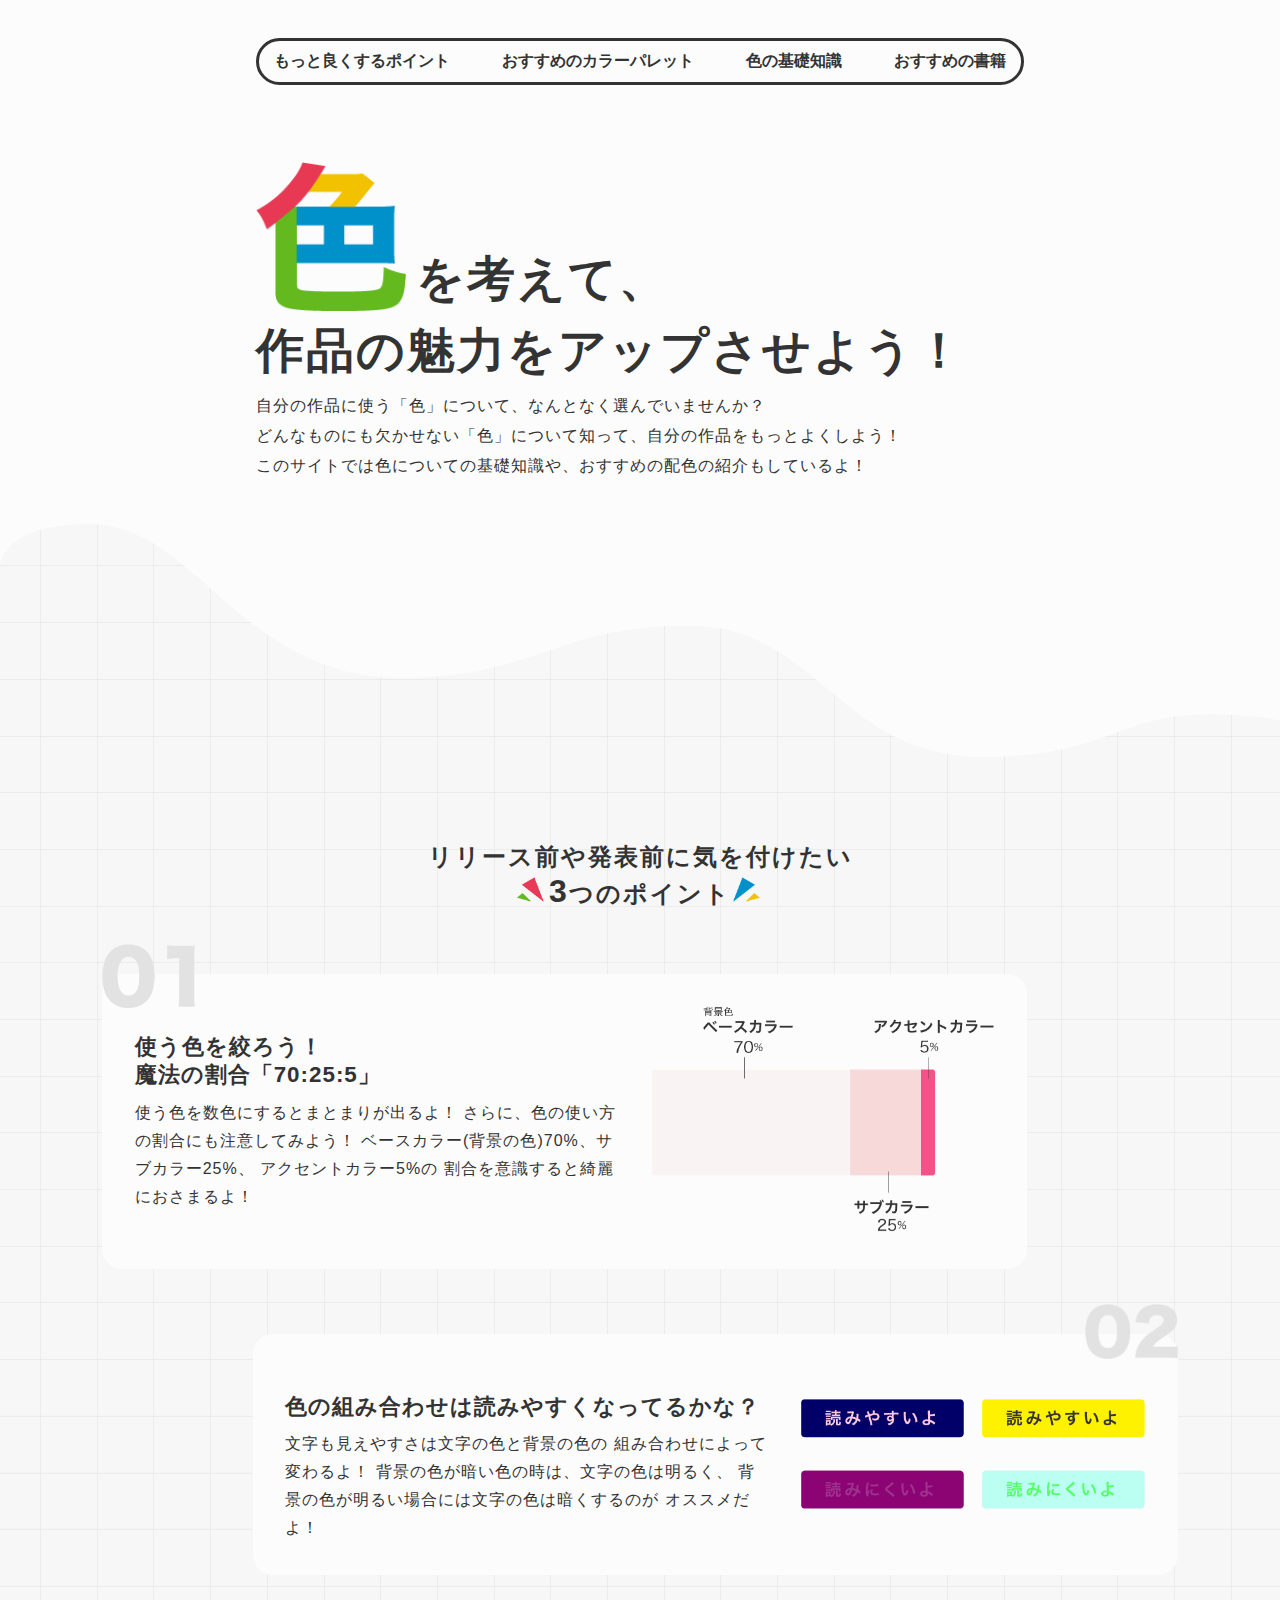
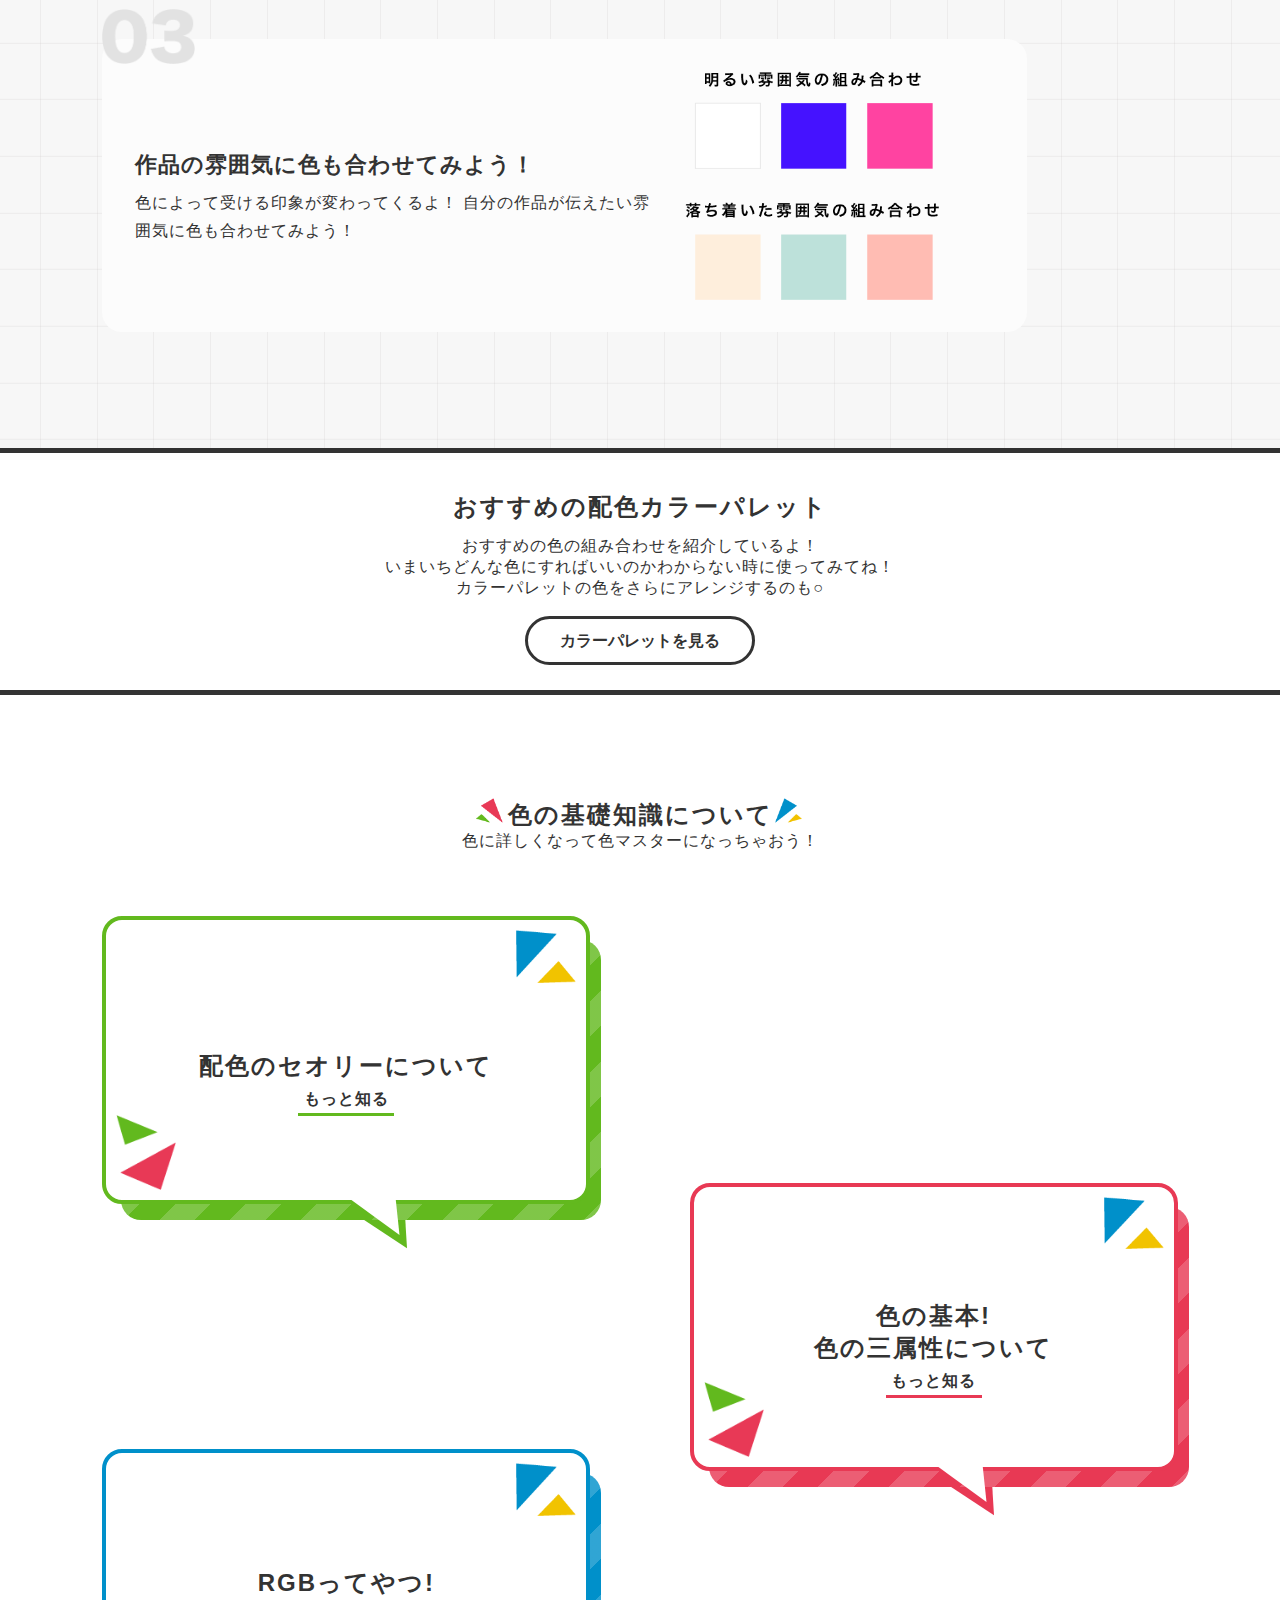
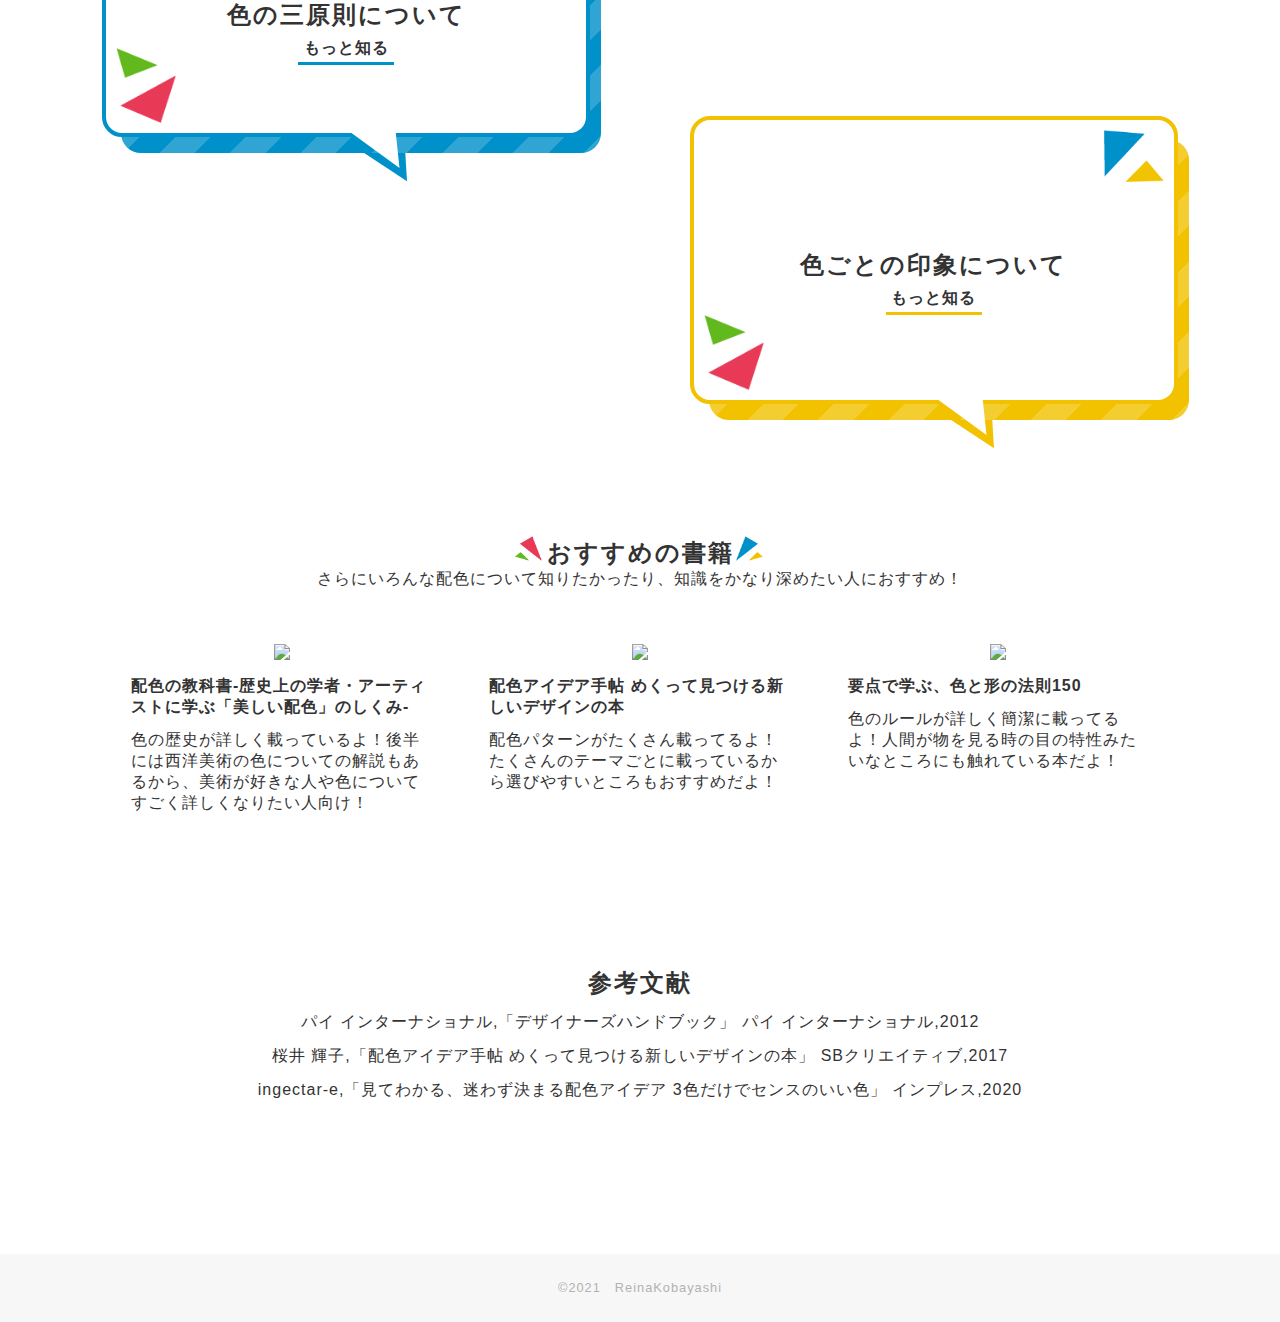
==== index.html @ 673b251f "indexざっくりできたよ" ====
<!DOCTYPE html>
<html lang="ja">

<head>
    <meta charset="UTF-8">
    <title>色を考えて、作品の魅力をアップさせよう！</title>
    <meta name="viewport" content="width=device-width, initial-scale=1">
    <link rel="stylesheet" href="css/style.css">
    <link rel="stylesheet" href="css/sec1.css">
    <link rel="stylesheet" href="css/sec2.css">
    <link rel="stylesheet" href="css/sec3.css">
    <link rel="stylesheet" href="css/sec4.css">
    <link rel="stylesheet" href="css/normalize.css">

    <!--    ファビコンの設定-->
    <link rel="shortcut icon" href="">

    <!--ogpの設定-->
    <meta property="og:type" content="website">
    <meta property="og:title" content="色を考えて、作品の魅力をアップさせよう！">
    <meta property="og:image" content="">
    <meta property="og:description" content="色についての紹介をしているWebサイトです。">

</head>

<body>

    <!--ヘッダー-->
    <header>
        <nav>
            <ul>
                <li><a href="#point">もっと良くするポイント</a></li>
                <li><a href="#palette">おすすめのカラーパレット</a></li>
                <li><a href="#kiso">色の基礎知識</a></li>
                <li><a href="#shoseki">おすすめの書籍</a></li>
            </ul>
        </nav>
        <div class="header_title">
            <div class="title1">
                <img class="iro" src="img/header1.png">
                <h1>を考えて、</h1>
            </div>
            <div class="title2">
                <h1>作品の魅力をアップさせよう！</h1>
            </div>
            <div class="title3">
                <p>自分の作品に使う「色」について、なんとなく選んでいませんか？</p>
                <p>どんなものにも欠かせない「色」について知って、自分の作品をもっとよくしよう！</p>
                <p>このサイトでは色についての基礎知識や、おすすめの配色の紹介もしているよ！</p>
            </div>
        </div>
    </header>

    <!--3つのポイントのところ-->
    <div id="point" class="sec1">
        <div class="nami">
        </div>
        <div class="yohaku">
            <div class="sec1_title">
                <h2>リリース前や発表前に気を付けたい</h2>
                <h2 class="title_deco"><span class="title_3">3</span>つのポイント</h2>
            </div>

            <div class="sec1_point">
                <img class="number" src="img/01.png">
                <div class="point_con">
                    <div class="point_text">
                        <div class="point_text_head">
                            <p>使う色を絞ろう！</p>
                            <p>魔法の割合「70:25:5」</p>
                        </div>
                        <p>使う色を数色にするとまとまりが出るよ！
                            さらに、色の使い方の割合にも注意してみよう！
                            ベースカラー(背景の色)70%、サブカラー25%、
                            アクセントカラー5%の
                            割合を意識すると綺麗におさまるよ！</p>
                    </div>
                    <img class="point_img" src="img/point1.png">
                </div>
            </div>

            <div class="sec1_point sec1_point2">
                <img class="number number2" src="img/02.png">
                <div class="point_con">
                    <div class="point_text">
                        <div class="point_text_head">
                            <p>色の組み合わせは読みやすくなってるかな？</p>
                        </div>
                        <p>文字も見えやすさは文字の色と背景の色の
                            組み合わせによって変わるよ！
                            背景の色が暗い色の時は、文字の色は明るく、
                            背景の色が明るい場合には文字の色は暗くするのが
                            オススメだよ！</p>
                    </div>
                    <img class="point_img" src="img/point2.png">
                </div>
            </div>

            <div class="sec1_point">
                <img class="number" src="img/03.png">
                <div class="point_con">
                    <div class="point_text point_text3">
                        <div class="point_text_head">
                            <p>作品の雰囲気に色も合わせてみよう！</p>
                        </div>
                        <p>色によって受ける印象が変わってくるよ！
                            自分の作品が伝えたい雰囲気に色も合わせてみよう！</p>
                    </div>
                    <img class="point_img point_img3" src="img/point3.png">
                </div>
            </div>

        </div>
    </div>

    <!--    おすすめカラーパレット-->
    <div id="palette" class="sec2">
        <div class="palette_text">
            <h2>おすすめの配色カラーパレット</h2>
            <p>おすすめの色の組み合わせを紹介しているよ！<br>いまいちどんな色にすればいいのかわからない時に使ってみてね！<br>カラーパレットの色をさらにアレンジするのも○</p>
            <a>カラーパレットを見る</a>
        </div>
    </div>

    <!--基礎知識について-->
    <div id="kiso" class="sec3 yohaku">
        <div class="sec3_title">
            <h2 class="title_deco">色の基礎知識について</h2>
            <p>色に詳しくなって色マスターになっちゃおう！</p>
        </div>

        <div class="kiso_all">
            <div class="sec3_kiso">
                <a href="#">
                    <img class="kiso_deco1" src="img/headkiso1.png">
                    <img class="kiso_deco2" src="img/headkiso2.png">
                    <div class="kiso_text">
                        <h2>配色のセオリーについて</h2>
                        <p>もっと知る</p>
                    </div>
                </a>
                <div class="kiso_back">
                </div>
                <div class="kiso_sankaku">
                </div>
            </div>

            <div class="sec3_kiso sec3_kiso2 kiso_red">
                <a href="#">
                    <img class="kiso_deco1" src="img/headkiso1.png">
                    <img class="kiso_deco2" src="img/headkiso2.png">
                    <div class="kiso_text">
                        <h2>色の基本!<br>色の三属性について</h2>
                        <p>もっと知る</p>
                    </div>
                </a>
                <div class="kiso_back kiso_back_red">
                </div>
                <div class="kiso_sankaku sankaku_red">
                </div>
            </div>

            <div class="sec3_kiso kiso_blue">
                <a href="#">
                    <img class="kiso_deco1" src="img/headkiso1.png">
                    <img class="kiso_deco2" src="img/headkiso2.png">
                    <div class="kiso_text">
                        <h2>RGBってやつ!<br>色の三原則について</h2>
                        <p>もっと知る</p>
                    </div>
                </a>
                <div class="kiso_back kiso_back_blue">
                </div>
                <div class="kiso_sankaku sankaku_blue">
                </div>
            </div>

            <div class="sec3_kiso sec3_kiso2 kiso_yellow">
                <a href="#">
                    <img class="kiso_deco1" src="img/headkiso1.png">
                    <img class="kiso_deco2" src="img/headkiso2.png">
                    <div class="kiso_text">
                        <h2>色ごとの印象について</h2>
                        <p>もっと知る</p>
                    </div>
                </a>
                <div class="kiso_back kiso_back_yellow">
                </div>
                <div class="kiso_sankaku sankaku_yellow">
                </div>
            </div>
        </div>

    </div>

    <!--おすすめの書籍-->
    <div id="shoseki" class="sec4 yohaku">
        <h2 class="title_deco">おすすめの書籍</h2>
        <p>さらにいろんな配色について知りたかったり、知識をかなり深めたい人におすすめ！</p>
        <div class="sec4_book">
            <div class="book1">
                <a target="_blank" href="https://www.amazon.co.jp/gp/product/4756250637/ref=as_li_tl?ie=UTF8&camp=247&creative=1211&creativeASIN=4756250637&linkCode=as2&tag=informationde-22&linkId=9b9cfefa23c301de4930c89cf423be15"><img border="0" src="//ws-fe.amazon-adsystem.com/widgets/q?_encoding=UTF8&MarketPlace=JP&ASIN=4756250637&ServiceVersion=20070822&ID=AsinImage&WS=1&Format=_SL250_&tag=informationde-22"></a>
                <p class="book_title">配色の教科書-歴史上の学者・アーティストに学ぶ「美しい配色」のしくみ-</p>
                <p>色の歴史が詳しく載っているよ！後半には西洋美術の色についての解説もあるから、美術が好きな人や色についてすごく詳しくなりたい人向け！</p>
            </div>
            <div class="book1">
                <a target="_blank" href="https://www.amazon.co.jp/gp/product/4797393246/ref=as_li_tl?ie=UTF8&camp=247&creative=1211&creativeASIN=4797393246&linkCode=as2&tag=informationde-22&linkId=0344ab0695ffb17168194caa5a93e3a1"><img border="0" src="//ws-fe.amazon-adsystem.com/widgets/q?_encoding=UTF8&MarketPlace=JP&ASIN=4797393246&ServiceVersion=20070822&ID=AsinImage&WS=1&Format=_SL250_&tag=informationde-22"></a>
                <p class="book_title">配色アイデア手帖 めくって見つける新しいデザインの本</p>
                <p>配色パターンがたくさん載ってるよ！たくさんのテーマごとに載っているから選びやすいところもおすすめだよ！</p>
            </div>
            <div class="book1">
                <a target="_blank" href="https://www.amazon.co.jp/gp/product/4802511744/ref=as_li_tl?ie=UTF8&camp=247&creative=1211&creativeASIN=4802511744&linkCode=as2&tag=informationde-22&linkId=53e39bc78ef987cd773098749fdfcb56"><img border="0" src="//ws-fe.amazon-adsystem.com/widgets/q?_encoding=UTF8&MarketPlace=JP&ASIN=4802511744&ServiceVersion=20070822&ID=AsinImage&WS=1&Format=_SL250_&tag=informationde-22"></a>
                <p class="book_title">要点で学ぶ、色と形の法則150</p>
                <p>色のルールが詳しく簡潔に載ってるよ！人間が物を見る時の目の特性みたいなところにも触れている本だよ！</p>
            </div>
        </div>
    </div>

    <!--参考文献-->
    <div class="sec5">
    <h2>参考文献</h2>
    <p>パイ インターナショナル,「デザイナーズハンドブック」 パイ インターナショナル,2012</p>
    <p>桜井 輝子,「配色アイデア手帖 めくって見つける新しいデザインの本」 SBクリエイティブ,2017</p>
    <p>ingectar-e,「見てわかる、迷わず決まる配色アイデア 3色だけでセンスのいい色」 インプレス,2020</p>
    </div>

    <!--フッター-->
    <footer>
        <p>&copy;2021　ReinaKobayashi</p>
<!-- <a　target="_blank" href="https://docs.google.com/document/d/1VmCjKHGXIokBRoV8ZQXPOjoEQh5HziQGVKI1Da8z1mY/edit?usp=sharing">利用規約とプライバシーポリシー</a>-->
    </footer>

</body></html>
---- css/style.css ----
html{
    font-size: 16px;
}

body {
    color: #333;
    font-family: 'ヒラギノ角ゴシック', 'Hiragino Sans', YuGothic, 'Yu Gothic', sans-serif;
    width: 100vw;
}

/*ヘッダーのcss書くよ*/

header {
    padding: 3% 20% 0 20%;
    background-color: #fcfcfc;
}

h1 {
    letter-spacing: 2px;
}

h2 {
    letter-spacing: 2px;
}

p {
    letter-spacing: 1px;
}

ul {
    list-style: none;
    display: flex;
    justify-content: space-between;
    padding: 10px 15px;
    border: 3px solid #333;
    border-radius: 50px;
}


a {
    text-decoration: none;
    color: #333;
    font-weight: 600;
}

.header_title {
    padding: 10% 0 0 0;
}

.header_title h1{
    font-size: 3rem;
}

.title1 {
    display: flex;
    align-items: flex-end;
}

.title1 h1 {
    margin-left: 10px;
}

.iro {
    width: 150px;
    height: auto;
}

.title2{
    padding: 1% 0;
}

.title3 {
    line-height: 30px;
}

.nami{
    height: 40vh;
    width: auto;
    background-image: url(/img/header_nami1.png);
    background-repeat: no-repeat;
    background-size: cover;
}

/*セクションごとのタイトルの飾り*/
.title_deco:before {
    content: '';
    display: inline-block;
    width: 30px;
    height: 25px;
    margin: 0 2px;
    background-image: url(/img/head1.png);
    background-repeat: no-repeat;
    background-size: contain;
}

.title_deco:after {
    content: '';
    display: inline-block;
    width: 30px;
    height: 25px;
    margin: 0 2px;
    background-image: url(/img/head2.png);
    background-repeat: no-repeat;
    background-size: contain;
}
---- css/sec1.css ----
.sec1 {
    background-image: url(/img/background.png);
    padding-bottom: 4%;
}

.yohaku{
    padding: 0 8%;
}

.sec1_title {
    text-align: center;
}

.title_3{
    font-size: 2rem;
}

.sec1_point{
    position: relative;
    background: #fcfcfc;
    border-radius: 20px;
    padding: 3%;
    width: 80%;
    margin: 6% 0;
}

.sec1_point2{
    margin: 6% 0 6% auto;
}

.number{
    position: absolute;
    left: 0px;
    top: -30px;
    width: 10%;
}

.number2{
    left: auto;
    right: 0px;
}

.point_con{
    display: flex;
}

.point_text{
    width: 60%;
    padding-top: 2%;
    padding-right: 4%;
}

.point_text p{
    line-height: 28px;
}

.point_text_head{
    font-size: 1.4rem;
    font-weight: 600;
    margin: 2% 0;
}

.point_img{
    width: 40%;
    height: auto;
    object-fit: contain;
}

.point_img3{
    width: 30%;
}

.point_text3{
    padding-top: 8%;
}
---- css/sec2.css ----
.sec2 {
    text-align: center;
    padding: 3% 0;
    border-top: 5px #333 solid;
    border-bottom: 5px #333 solid;
}

.palette_text {
    width: 50%;
    margin: 0 auto;
}

.palette_text h2 {
    margin-bottom: 2%;
}

.palette_text p {
    margin-bottom: 5%;
}

.palette_text a {
    padding: 2% 5%;
    border: 3px #333 solid;
    border-radius: 50px;
}
---- css/sec3.css ----
.sec3 {
    padding-top: 8%;
}


.sec3_title {
    text-align: center;
}

.kiso_all {
    margin: 8% 0;
}

.sec3_kiso {
    position: relative;
    text-align: center;
    background: #fff;
    width: 480px;
    height: 280px;
    border-radius: 20px;
    border: 4px solid #62B91E;
    margin: -2% 0 -2% 0;
}

.sec3_kiso2 {
    margin: -2% 0 -2% auto;
}


.sec3_kiso a {
    position: absolute;
    top: 0;
    left: 0;
    width: 100%;
    height: 100%;
}

.kiso_deco1 {
    position: absolute;
    bottom: 10px;
    left: 10px;
    width: 60px;
    height: auto;
}

.kiso_deco2 {
    position: absolute;
    top: 10px;
    right: 10px;
    width: 60px;
    height: auto;
}

.kiso_text {
    position: absolute;
    top: 58%;
    left: 50%;
    width: 100%;
    transform: translate(-50%, -50%);
}

.kiso_text p {
    padding-top: 7px;
    padding-bottom: 3px;
    width: 20%;
    margin: 0 auto;
    border-bottom: solid 3px #62B91E;
}

.sec3_kiso:before,
.sec3_kiso:after {
    content: '';
    position: absolute;
    display: block;
    width: 0;
    height: 0;
    left: 48%;
    bottom: -40px;
    border-top: 40px solid transparent;
    border-bottom: 40px solid transparent;
    transform: rotate(-120deg);
    z-index: -2;
}


.sec3_kiso:after {
    left: 47%;
    bottom: -36px;
    border-right: 90px solid #fff;
    z-index: 1;
}

.kiso_back {
    position: absolute;
    right: -15px;
    bottom: -20px;
    width: 480px;
    height: 280px;
    border-radius: 20px;
    z-index: -2;
    background-size: auto auto;
    background-color: rgba(98, 185, 30, 1);
    background-image: repeating-linear-gradient(135deg, transparent, transparent 25px, rgba(255, 255, 255, 0.19) 25px, rgba(255, 255, 255, 0.19) 50px);
}

.kiso_sankaku {
    position: absolute;
    display: block;
    right: -15px;
    bottom: -50px;
    width: 0;
    height: 0;
    left: 47%;
    bottom: -55px;
    border-right: 100px solid #62B91E;
    border-top: 50px solid transparent;
    border-bottom: 50px solid transparent;
    transform: rotate(-120deg);
    z-index: -5;
}

.kiso_red {
    border: 4px solid #E83954;
}

.kiso_red:befor {
    border-right: 90px solid #E83954;
    border-top: 40px solid transparent;
    border-bottom: 40px solid transparent;
}

.kiso_red p {
    border-bottom: solid 3px #E83954;
}

.sankaku_red {
    border-right: 100px solid #E83954;
}

.kiso_back_red {
    background-color: rgba(232, 57, 84, 1);
}


.kiso_blue {
    border: 4px solid #0090CA;
}

.kiso_blue:befor {
    border-right: 90px solid #0090CA;
    border-top: 40px solid transparent;
    border-bottom: 40px solid transparent;
}

.kiso_blue p {
    border-bottom: solid 3px #0090CA;
}

.sankaku_blue {
    border-right: 100px solid #0090CA;
}

.kiso_back_blue {
    background-color: rgba(0, 144, 202, 1);
}


.kiso_yellow {
    border: 4px solid #F2C200;
}

.kiso_yellow:befor {
    border-right: 90px solid #F2C200;
    border-top: 40px solid transparent;
    border-bottom: 40px solid transparent;
}

.kiso_yellow p {
    border-bottom: solid 3px #F2C200;
}

.sankaku_yellow {
    border-right: 100px solid #F2C200;
}

.kiso_back_yellow {
    background-color: rgba(242, 194, 0, 1);
}
---- css/sec4.css ----
.sec4,
.sec5 {
    text-align: center;
    margin-top: 12%;
}

.sec4_book {
    margin: 5% 0;
    display: flex;
    justify-content: space-around;
}

.book1 {
    width: 28%;
}

.book_title {
    font-weight: 600;
}

.book1 p {
    text-align: left;
    margin-top: 4%;
}

.sec5 p {
    margin: 1% 0;
}

footer {
    text-align: center;
    margin-top: 12%;
    padding: 2% 0;
    background-color: #F7F7F7;
    color: #B2B2B2;
    font-size: 0.8rem;
}

footer a {
    color: #B2B2B2;
}
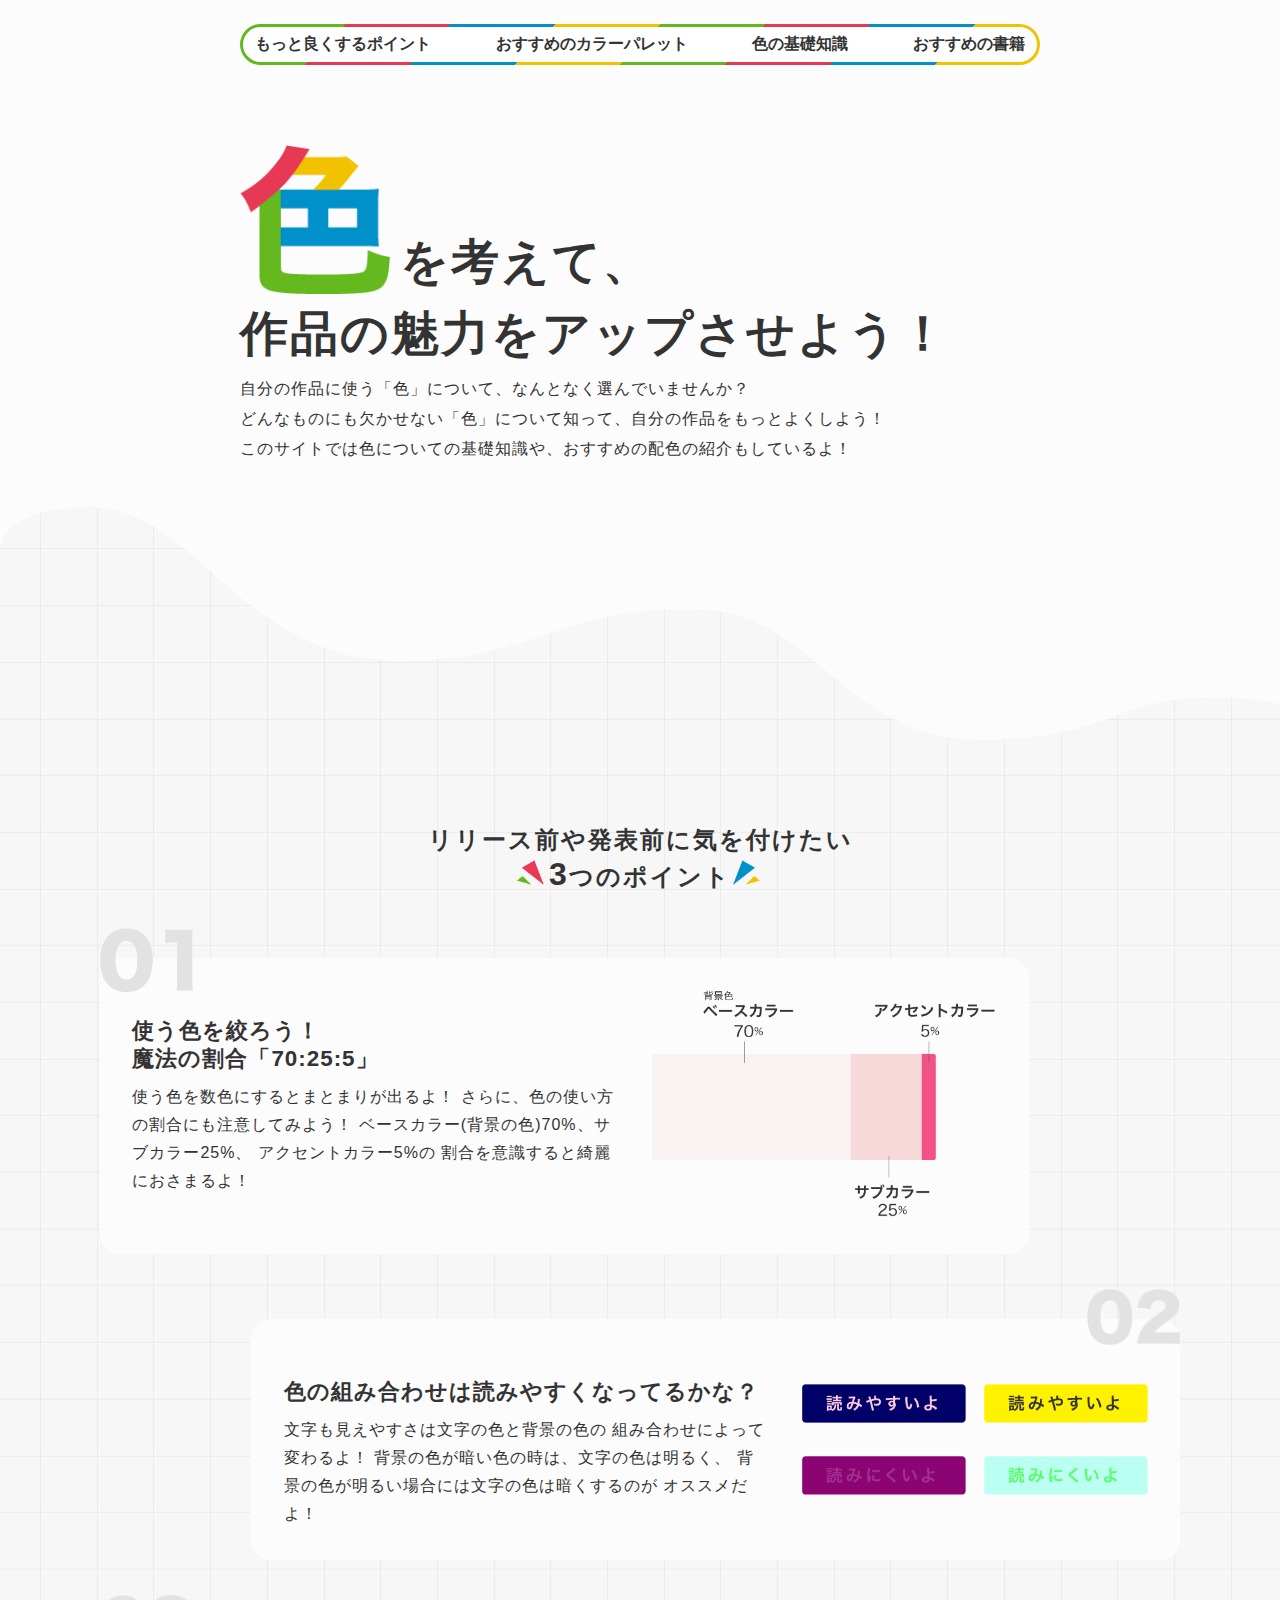
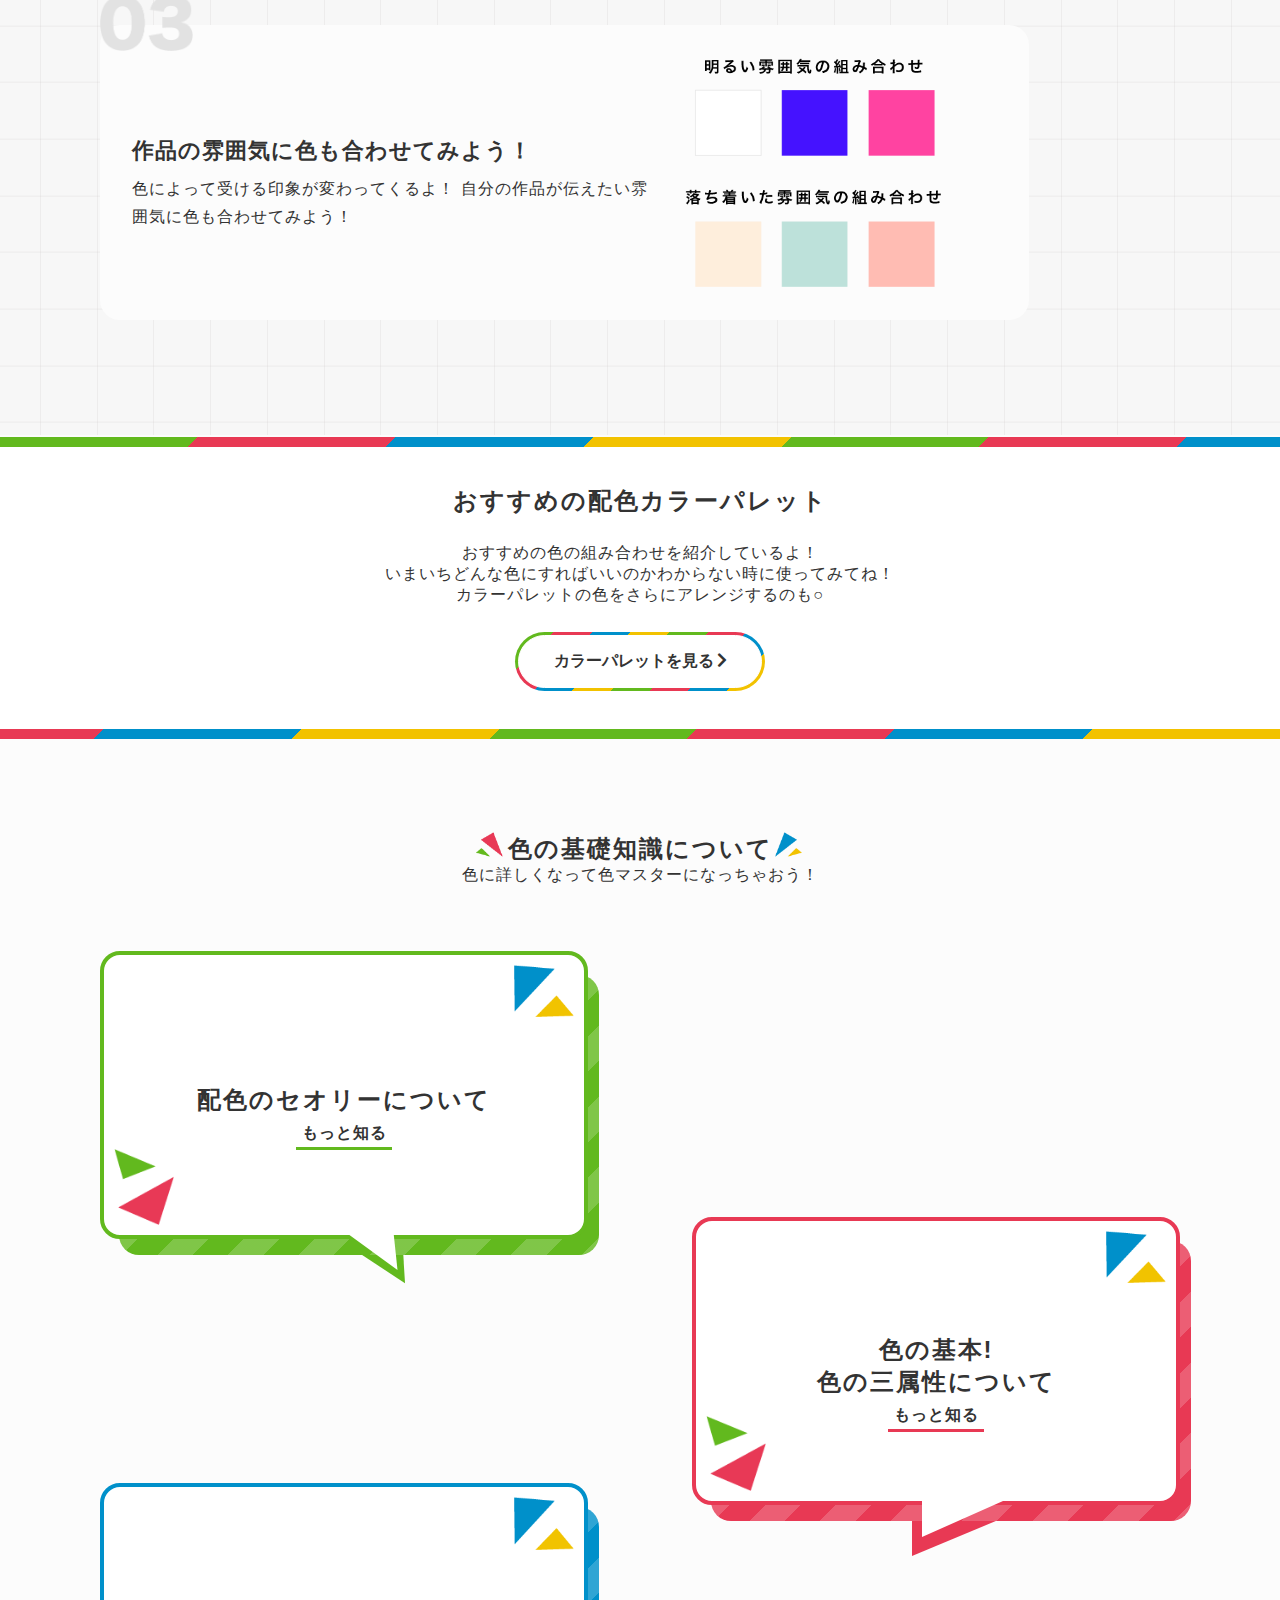
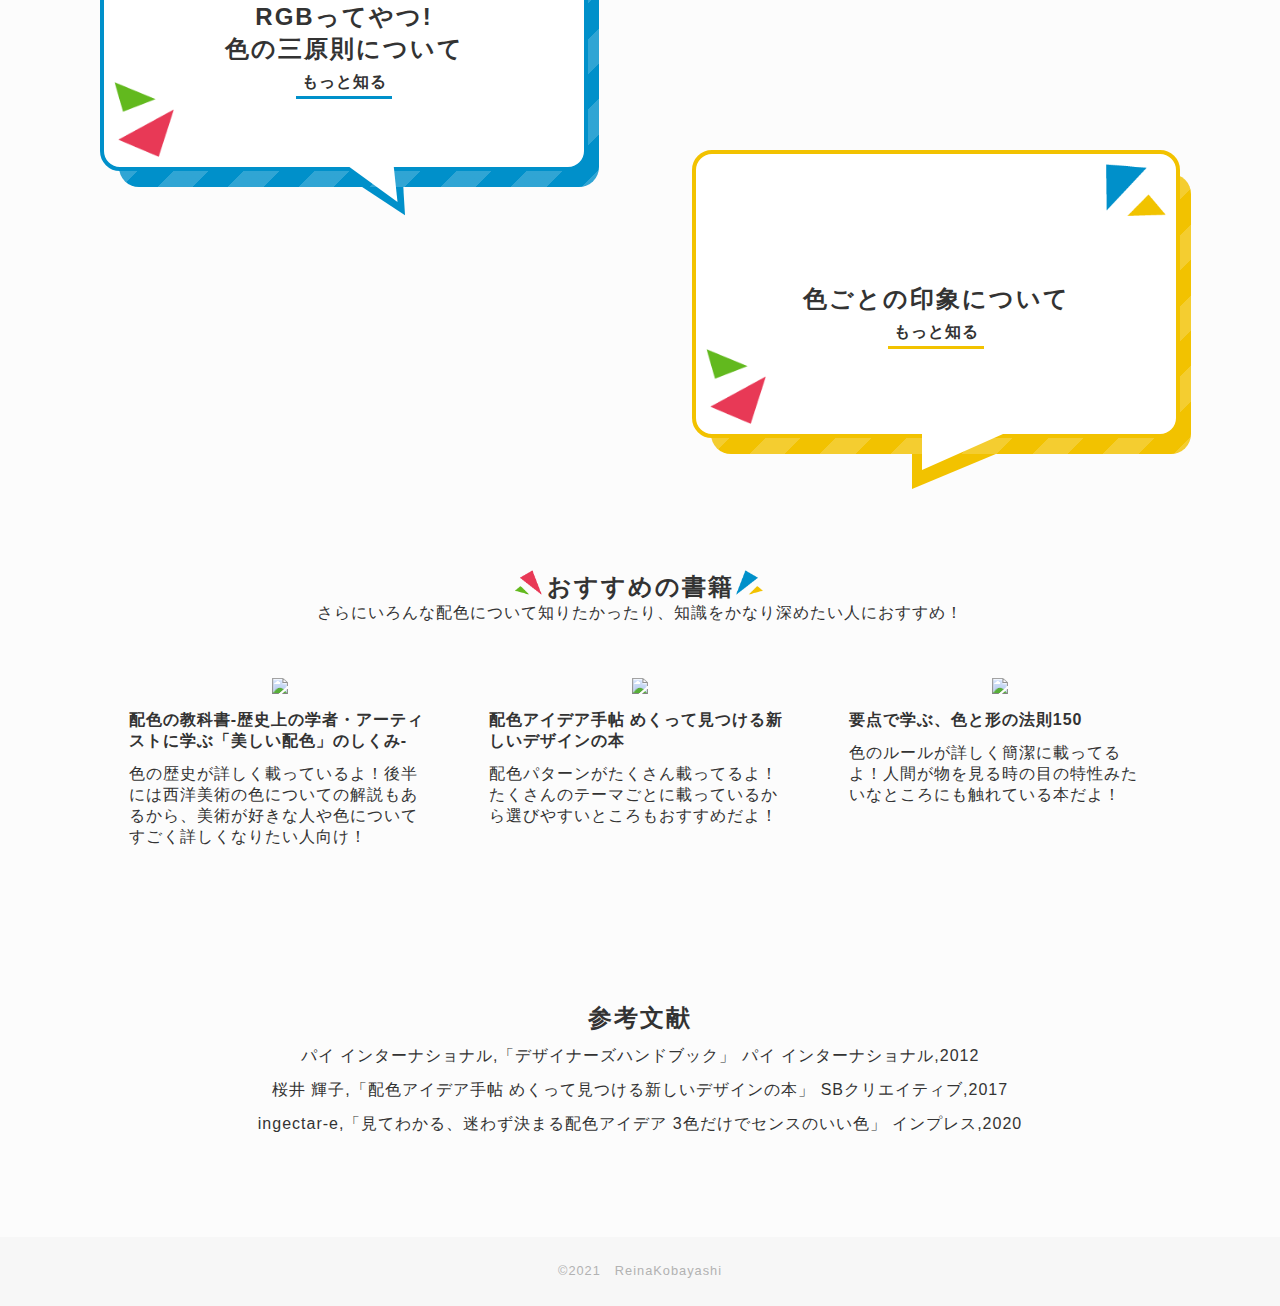
==== commit 713fc0c8: "怪しいけどindex装飾終わり" ====
--- a/index.html
+++ b/index.html
@@ -11,6 +11,7 @@
     <link rel="stylesheet" href="css/sec3.css">
     <link rel="stylesheet" href="css/sec4.css">
     <link rel="stylesheet" href="css/normalize.css">
+    <link href="https://use.fontawesome.com/releases/v5.6.1/css/all.css" rel="stylesheet">
 
     <!--    ファビコンの設定-->
     <link rel="shortcut icon" href="">
@@ -118,8 +119,14 @@
         <div class="palette_text">
             <h2>おすすめの配色カラーパレット</h2>
             <p>おすすめの色の組み合わせを紹介しているよ！<br>いまいちどんな色にすればいいのかわからない時に使ってみてね！<br>カラーパレットの色をさらにアレンジするのも○</p>
-            <a>カラーパレットを見る</a>
-        </div>
+            <div class="stripe">
+            <div class="palette_a">
+            <a href="#">カラーパレットを見る<i class="fas fa-chevron-right"></i></a>
+            </div>
+<!--            <span class="stripe"></span>-->
+            </div>
+        </div>
+        <span class="white"></span>
     </div>
 
     <!--基礎知識について-->
@@ -156,7 +163,7 @@
                 </a>
                 <div class="kiso_back kiso_back_red">
                 </div>
-                <div class="kiso_sankaku sankaku_red">
+                <div class="kiso_sankaku kiso_sankaku2 sankaku_red">
                 </div>
             </div>
 
@@ -186,7 +193,7 @@
                 </a>
                 <div class="kiso_back kiso_back_yellow">
                 </div>
-                <div class="kiso_sankaku sankaku_yellow">
+                <div class="kiso_sankaku kiso_sankaku2 sankaku_yellow">
                 </div>
             </div>
         </div>
@@ -218,16 +225,16 @@
 
     <!--参考文献-->
     <div class="sec5">
-    <h2>参考文献</h2>
-    <p>パイ インターナショナル,「デザイナーズハンドブック」 パイ インターナショナル,2012</p>
-    <p>桜井 輝子,「配色アイデア手帖 めくって見つける新しいデザインの本」 SBクリエイティブ,2017</p>
-    <p>ingectar-e,「見てわかる、迷わず決まる配色アイデア 3色だけでセンスのいい色」 インプレス,2020</p>
+        <h2>参考文献</h2>
+        <p>パイ インターナショナル,「デザイナーズハンドブック」 パイ インターナショナル,2012</p>
+        <p>桜井 輝子,「配色アイデア手帖 めくって見つける新しいデザインの本」 SBクリエイティブ,2017</p>
+        <p>ingectar-e,「見てわかる、迷わず決まる配色アイデア 3色だけでセンスのいい色」 インプレス,2020</p>
     </div>
 
     <!--フッター-->
     <footer>
         <p>&copy;2021　ReinaKobayashi</p>
-<!-- <a　target="_blank" href="https://docs.google.com/document/d/1VmCjKHGXIokBRoV8ZQXPOjoEQh5HziQGVKI1Da8z1mY/edit?usp=sharing">利用規約とプライバシーポリシー</a>-->
+        <!-- <a　target="_blank" href="https://docs.google.com/document/d/1VmCjKHGXIokBRoV8ZQXPOjoEQh5HziQGVKI1Da8z1mY/edit?usp=sharing">利用規約とプライバシーポリシー</a>-->
     </footer>
 
 </body></html>
--- a/css/style.css
+++ b/css/style.css
@@ -1,4 +1,4 @@
-html{
+html {
     font-size: 16px;
 }
 
@@ -6,12 +6,14 @@
     color: #333;
     font-family: 'ヒラギノ角ゴシック', 'Hiragino Sans', YuGothic, 'Yu Gothic', sans-serif;
     width: 100vw;
+    background-color: #fcfcfc;
 }
 
 /*ヘッダーのcss書くよ*/
 
 header {
-    padding: 3% 20% 0 20%;
+    width: 800px;
+    margin: 0 auto;
     background-color: #fcfcfc;
 }
 
@@ -32,8 +34,36 @@
     display: flex;
     justify-content: space-between;
     padding: 10px 15px;
-    border: 3px solid #333;
+    background-image:linear-gradient(
+      -45deg,
+      #F2C200 6.25%, #F2C200 12.5%,
+        #0090CA 12.5%, #0090CA 25%,
+      #E83954 25%, #E83954 37.5%,
+      #62B91E 37.5%, #62B91E 50%,
+      #F2C200 50%, #F2C200 62.5%,
+        #0090CA 62.5%, #0090CA 75%,
+      #E83954 75%, #E83954 87.5%,
+      #62B91E 87.5%, #62B91E 100%);
     border-radius: 50px;
+    position: relative;
+    margin: 3% 0 10% 0;
+}
+
+ul:after {
+    content: '';
+    position: absolute;
+    top: 3px;
+    bottom: 3px;
+    left: 3px;
+    right: 3px;
+    background-color: #fff;
+    border-radius: 50px;
+    z-index: 1;
+
+}
+
+li{
+    z-index: 3;
 }
 
 
@@ -41,13 +71,12 @@
     text-decoration: none;
     color: #333;
     font-weight: 600;
+    z-index: 3;
 }
 
-.header_title {
-    padding: 10% 0 0 0;
-}
+.header_title {}
 
-.header_title h1{
+.header_title h1 {
     font-size: 3rem;
 }
 
@@ -65,7 +94,7 @@
     height: auto;
 }
 
-.title2{
+.title2 {
     padding: 1% 0;
 }
 
@@ -73,7 +102,7 @@
     line-height: 30px;
 }
 
-.nami{
+.nami {
     height: 40vh;
     width: auto;
     background-image: url(/img/header_nami1.png);
--- a/css/sec1.css
+++ b/css/sec1.css
@@ -3,19 +3,21 @@
     padding-bottom: 4%;
 }
 
-.yohaku{
-    padding: 0 8%;
+.yohaku {
+    padding: 0 0;
+    width: 1080px;
+    margin: 0 auto;
 }
 
 .sec1_title {
     text-align: center;
 }
 
-.title_3{
+.title_3 {
     font-size: 2rem;
 }
 
-.sec1_point{
+.sec1_point {
     position: relative;
     background: #fcfcfc;
     border-radius: 20px;
@@ -24,52 +26,52 @@
     margin: 6% 0;
 }
 
-.sec1_point2{
+.sec1_point2 {
     margin: 6% 0 6% auto;
 }
 
-.number{
+.number {
     position: absolute;
     left: 0px;
     top: -30px;
     width: 10%;
 }
 
-.number2{
+.number2 {
     left: auto;
     right: 0px;
 }
 
-.point_con{
+.point_con {
     display: flex;
 }
 
-.point_text{
+.point_text {
     width: 60%;
     padding-top: 2%;
     padding-right: 4%;
 }
 
-.point_text p{
+.point_text p {
     line-height: 28px;
 }
 
-.point_text_head{
+.point_text_head {
     font-size: 1.4rem;
     font-weight: 600;
     margin: 2% 0;
 }
 
-.point_img{
+.point_img {
     width: 40%;
     height: auto;
     object-fit: contain;
 }
 
-.point_img3{
+.point_img3 {
     width: 30%;
 }
 
-.point_text3{
+.point_text3 {
     padding-top: 8%;
-}+}
--- a/css/sec2.css
+++ b/css/sec2.css
@@ -1,13 +1,15 @@
 .sec2 {
     text-align: center;
     padding: 3% 0;
-    border-top: 5px #333 solid;
-    border-bottom: 5px #333 solid;
+    position: relative;
+    background-color: #fff;
+    margin-top: 0.9%;
 }
 
+
 .palette_text {
-    width: 50%;
     margin: 0 auto;
+    z-index: 2;
 }
 
 .palette_text h2 {
@@ -15,11 +17,65 @@
 }
 
 .palette_text p {
-    margin-bottom: 5%;
+    margin-bottom: 2%;
 }
 
-.palette_text a {
-    padding: 2% 5%;
-    border: 3px #333 solid;
+
+.stripe {
+    position: relative;
+    display: inline-block;
+    padding: 1.5% 3%;
+    background-image: linear-gradient(-45deg,
+            #F2C200 6.25%, #F2C200 12.5%,
+            #0090CA 12.5%, #0090CA 25%,
+            #E83954 25%, #E83954 37.5%,
+            #62B91E 37.5%, #62B91E 50%,
+            #F2C200 50%, #F2C200 62.5%,
+            #0090CA 62.5%, #0090CA 75%,
+            #E83954 75%, #E83954 87.5%,
+            #62B91E 87.5%, #62B91E 100%);
     border-radius: 50px;
-}+    z-index: 1;
+}
+
+.stripe:after {
+    content: '';
+    position: absolute;
+    top: 3px;
+    bottom: 3px;
+    left: 3px;
+    right: 3px;
+    background-color: #fff;
+    border: 1px solid #fff;
+    border-radius: 50px;
+    z-index: -1;
+}
+
+.palette_a {
+    z-index: 4;
+}
+
+.palette_a i {
+    margin-left: 3px;
+}
+
+
+
+.white {
+    content: '';
+    position: absolute;
+    top: -10px;
+    left: 0px;
+    bottom: -10px;
+    right: 0px;
+    background-image: linear-gradient(-45deg,
+            #F2C200 6.25%, #F2C200 12.5%,
+            #0090CA 12.5%, #0090CA 25%,
+            #E83954 25%, #E83954 37.5%,
+            #62B91E 37.5%, #62B91E 50%,
+            #F2C200 50%, #F2C200 62.5%,
+            #0090CA 62.5%, #0090CA 75%,
+            #E83954 75%, #E83954 87.5%,
+            #62B91E 87.5%, #62B91E 100%);
+    z-index: -1;
+}
--- a/css/sec3.css
+++ b/css/sec3.css
@@ -90,6 +90,12 @@
     z-index: 1;
 }
 
+.sec3_kiso2:before,
+.sec3_kiso2:after {
+    content: '';
+        transform: scale(-1, 1);
+}
+
 .kiso_back {
     position: absolute;
     right: -15px;
@@ -117,6 +123,10 @@
     border-bottom: 50px solid transparent;
     transform: rotate(-120deg);
     z-index: -5;
+}
+
+.kiso_sankaku2{
+            transform: scale(-1.2, 1);
 }
 
 .kiso_red {
--- a/css/sec4.css
+++ b/css/sec4.css
@@ -29,7 +29,7 @@
 
 footer {
     text-align: center;
-    margin-top: 12%;
+    margin-top: 8%;
     padding: 2% 0;
     background-color: #F7F7F7;
     color: #B2B2B2;
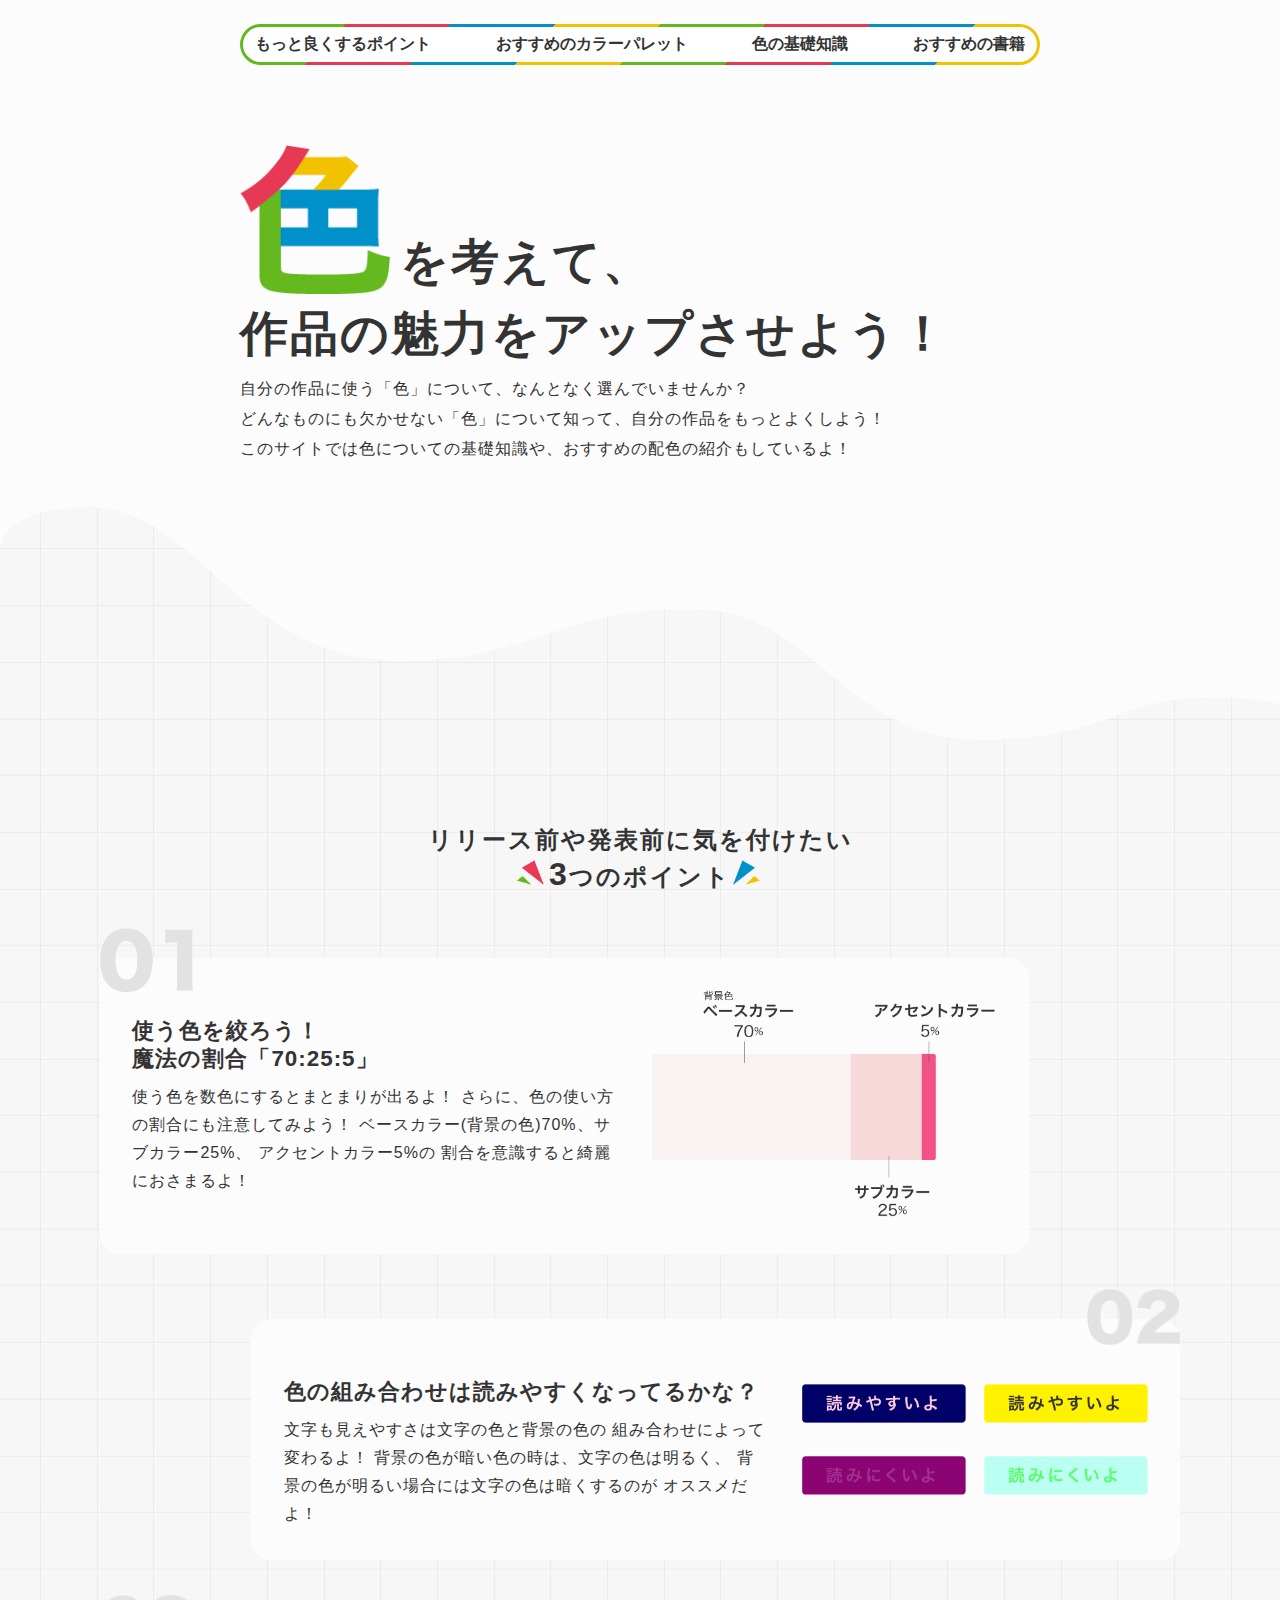
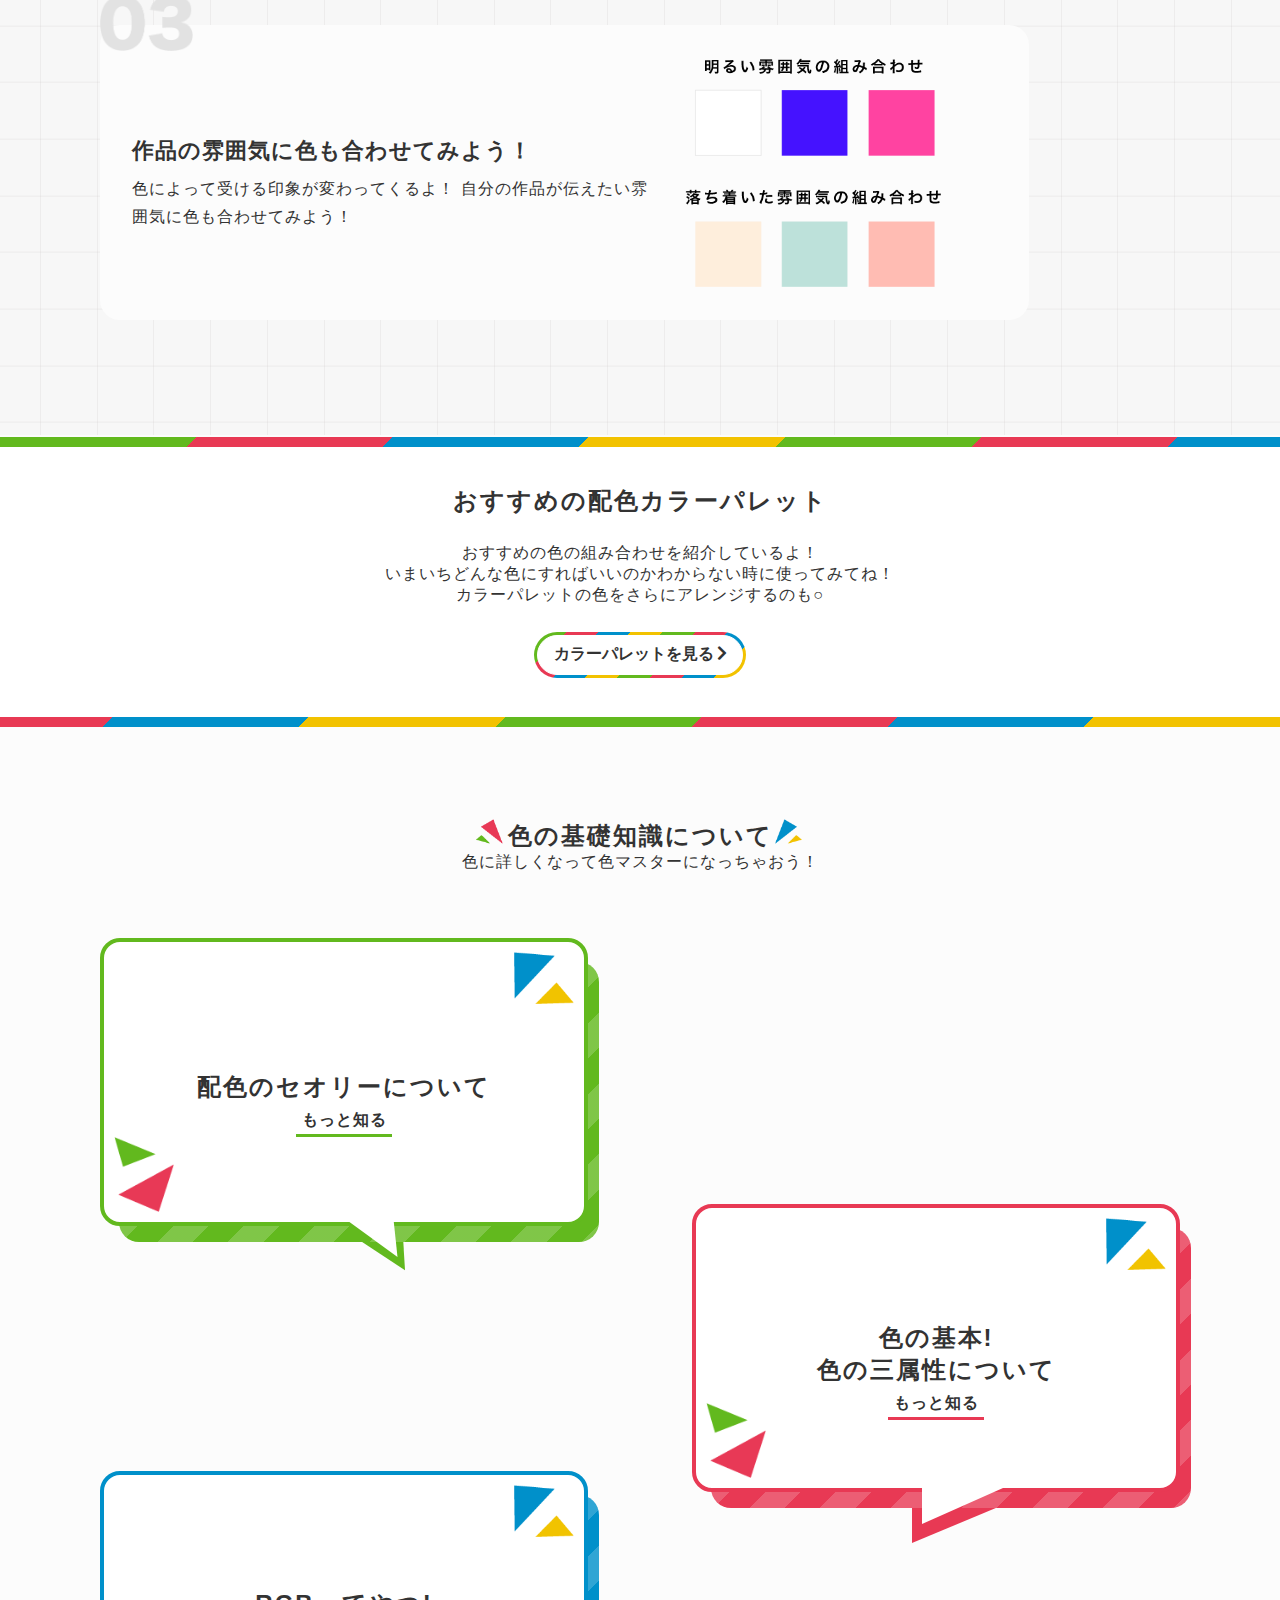
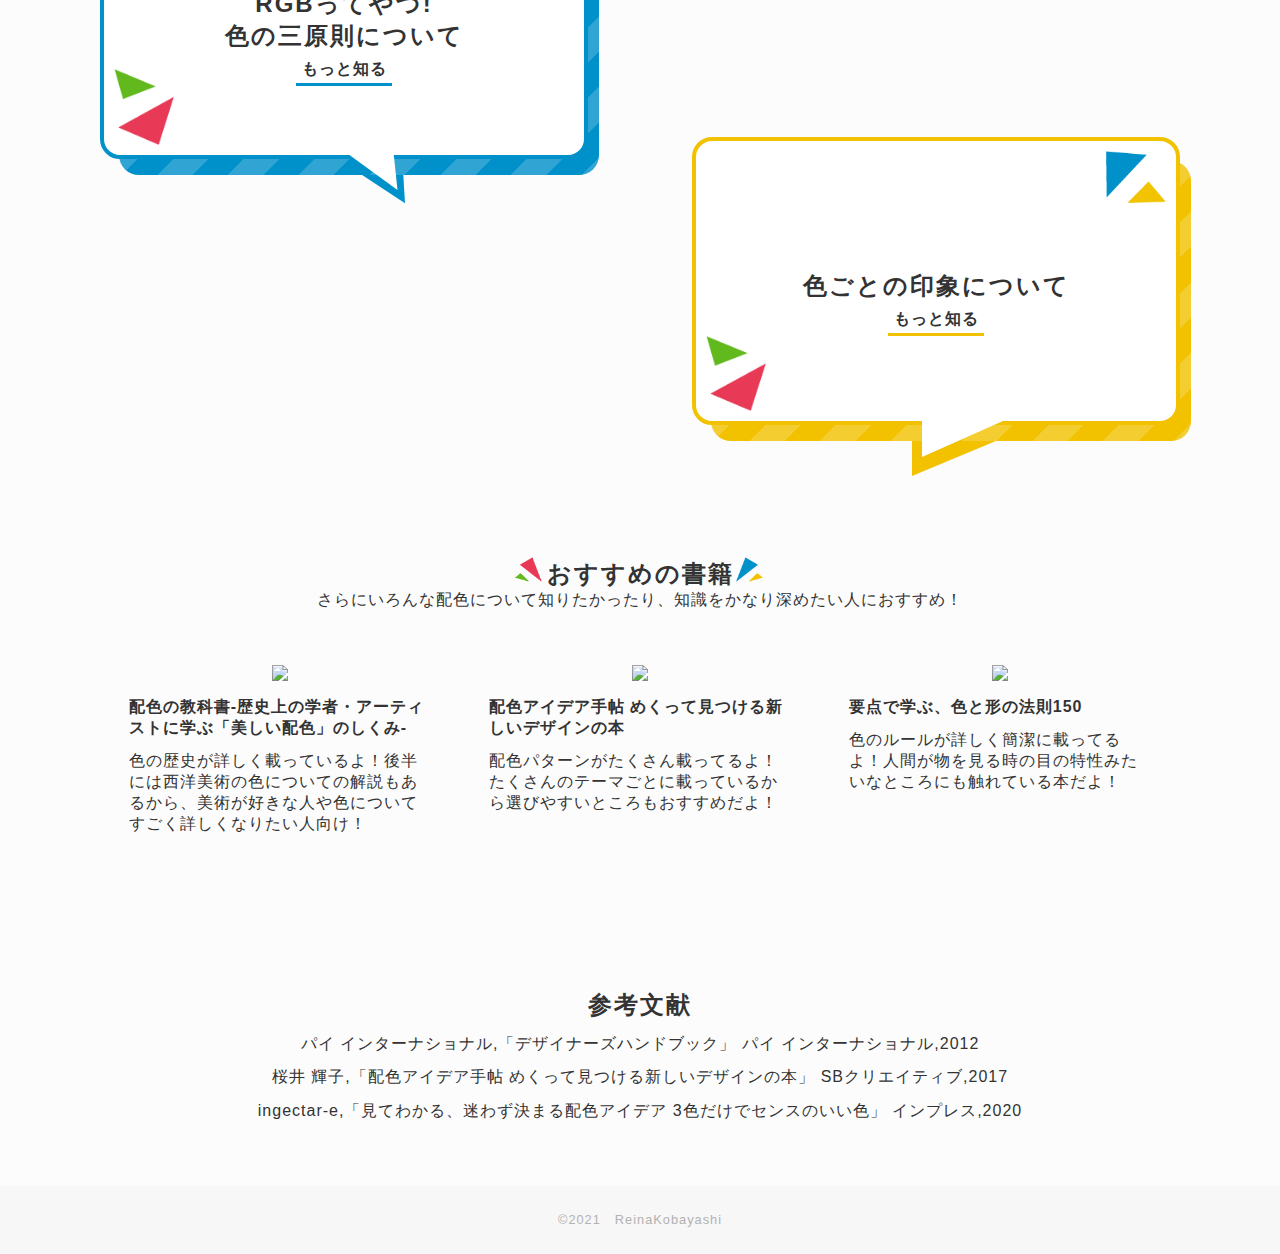
==== commit 72d32bbb: "記事一旦作った" ====
--- a/index.html
+++ b/index.html
@@ -29,7 +29,7 @@
     <!--ヘッダー-->
     <header>
         <nav>
-            <ul>
+            <ul class="top_nav">
                 <li><a href="#point">もっと良くするポイント</a></li>
                 <li><a href="#palette">おすすめのカラーパレット</a></li>
                 <li><a href="#kiso">色の基礎知識</a></li>
@@ -120,10 +120,7 @@
             <h2>おすすめの配色カラーパレット</h2>
             <p>おすすめの色の組み合わせを紹介しているよ！<br>いまいちどんな色にすればいいのかわからない時に使ってみてね！<br>カラーパレットの色をさらにアレンジするのも○</p>
             <div class="stripe">
-            <div class="palette_a">
             <a href="#">カラーパレットを見る<i class="fas fa-chevron-right"></i></a>
-            </div>
-<!--            <span class="stripe"></span>-->
             </div>
         </div>
         <span class="white"></span>
@@ -138,7 +135,7 @@
 
         <div class="kiso_all">
             <div class="sec3_kiso">
-                <a href="#">
+                <a href="kiso1.html">
                     <img class="kiso_deco1" src="img/headkiso1.png">
                     <img class="kiso_deco2" src="img/headkiso2.png">
                     <div class="kiso_text">
@@ -153,7 +150,7 @@
             </div>
 
             <div class="sec3_kiso sec3_kiso2 kiso_red">
-                <a href="#">
+                <a href="kiso2.html">
                     <img class="kiso_deco1" src="img/headkiso1.png">
                     <img class="kiso_deco2" src="img/headkiso2.png">
                     <div class="kiso_text">
@@ -168,7 +165,7 @@
             </div>
 
             <div class="sec3_kiso kiso_blue">
-                <a href="#">
+                <a href="kiso3.html">
                     <img class="kiso_deco1" src="img/headkiso1.png">
                     <img class="kiso_deco2" src="img/headkiso2.png">
                     <div class="kiso_text">
@@ -183,7 +180,7 @@
             </div>
 
             <div class="sec3_kiso sec3_kiso2 kiso_yellow">
-                <a href="#">
+                <a href="kiso4.html">
                     <img class="kiso_deco1" src="img/headkiso1.png">
                     <img class="kiso_deco2" src="img/headkiso2.png">
                     <div class="kiso_text">
--- a/css/style.css
+++ b/css/style.css
@@ -29,7 +29,7 @@
     letter-spacing: 1px;
 }
 
-ul {
+.top_nav {
     list-style: none;
     display: flex;
     justify-content: space-between;
@@ -49,7 +49,7 @@
     margin: 3% 0 10% 0;
 }
 
-ul:after {
+.top_nav:after {
     content: '';
     position: absolute;
     top: 3px;
@@ -132,3 +132,4 @@
     background-repeat: no-repeat;
     background-size: contain;
 }
+
--- a/css/sec2.css
+++ b/css/sec2.css
@@ -24,7 +24,7 @@
 .stripe {
     position: relative;
     display: inline-block;
-    padding: 1.5% 3%;
+    padding:  1% 1.5%;
     background-image: linear-gradient(-45deg,
             #F2C200 6.25%, #F2C200 12.5%,
             #0090CA 12.5%, #0090CA 25%,
@@ -51,11 +51,12 @@
     z-index: -1;
 }
 
-.palette_a {
+.stripe a{
+    display:block;
     z-index: 4;
 }
 
-.palette_a i {
+.palette_text i {
     margin-left: 3px;
 }
 
--- a/css/sec4.css
+++ b/css/sec4.css
@@ -29,7 +29,7 @@
 
 footer {
     text-align: center;
-    margin-top: 8%;
+    margin-top: 5%;
     padding: 2% 0;
     background-color: #F7F7F7;
     color: #B2B2B2;
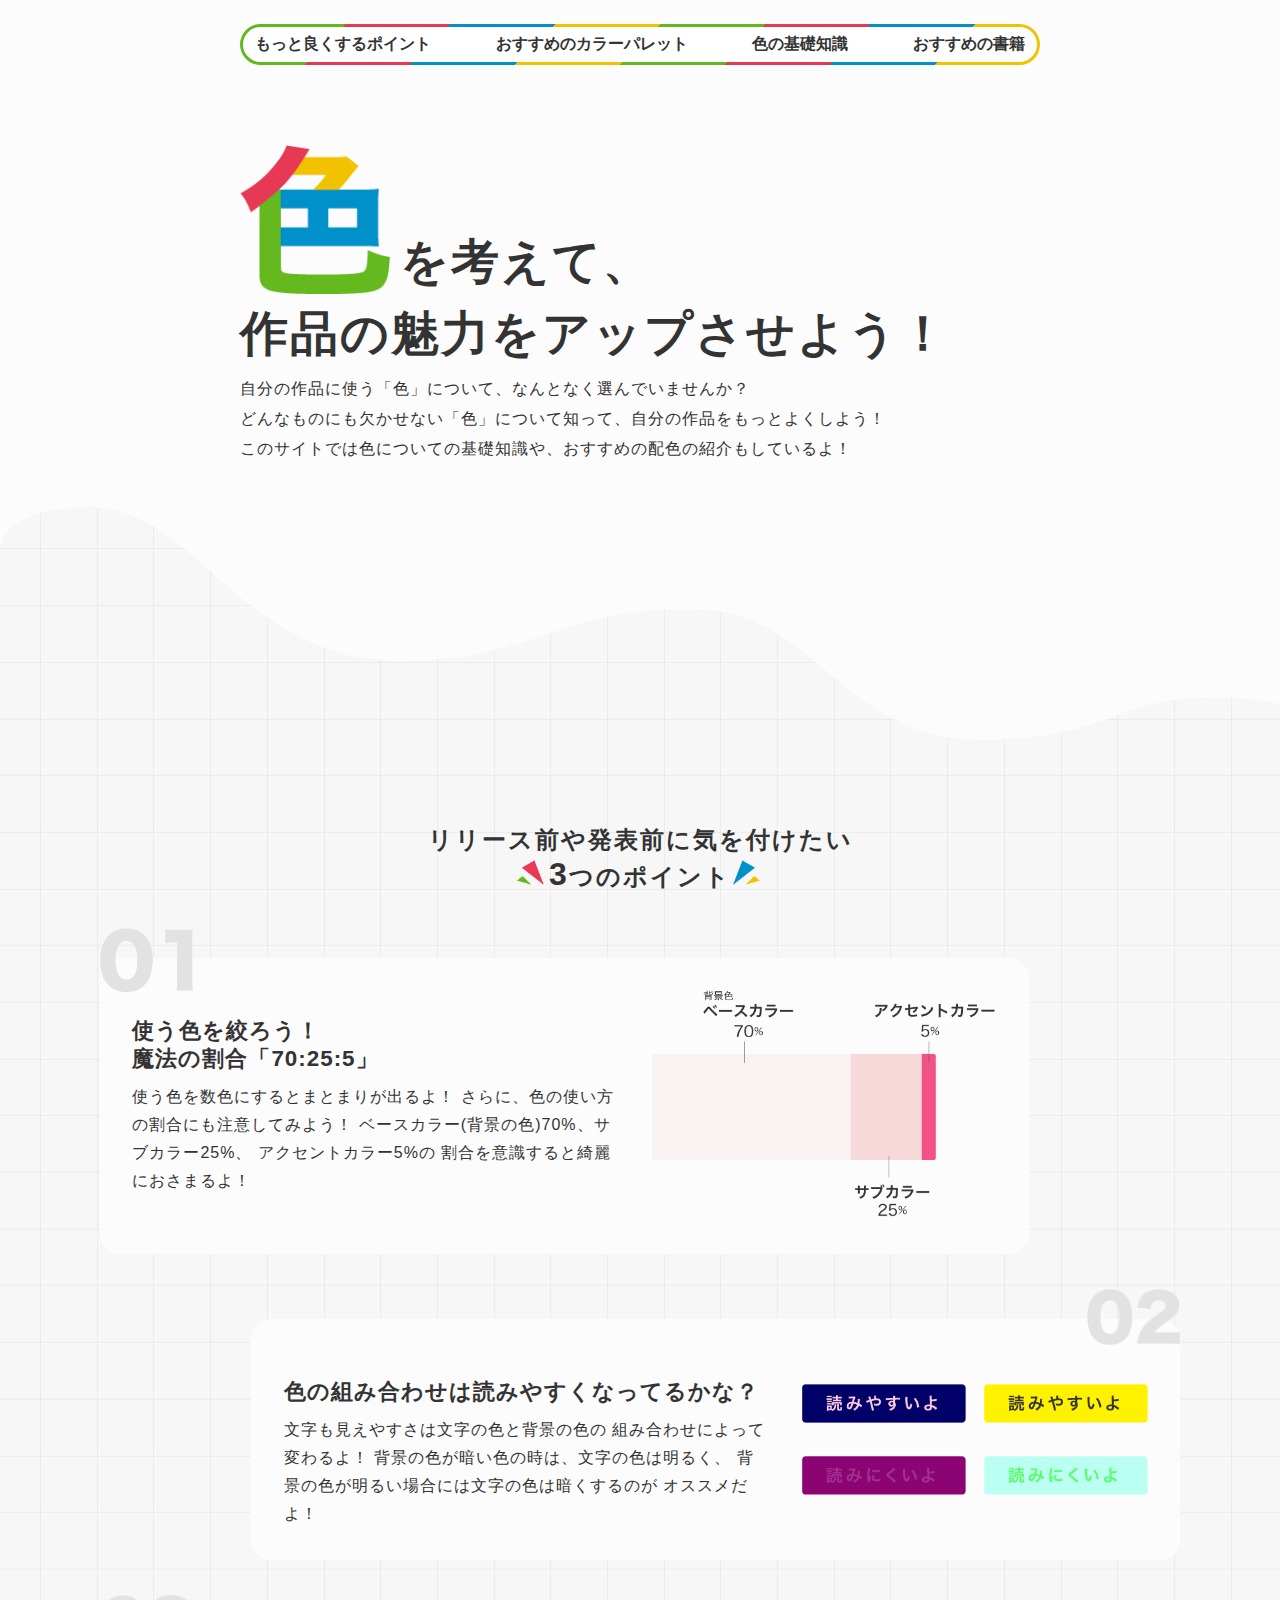
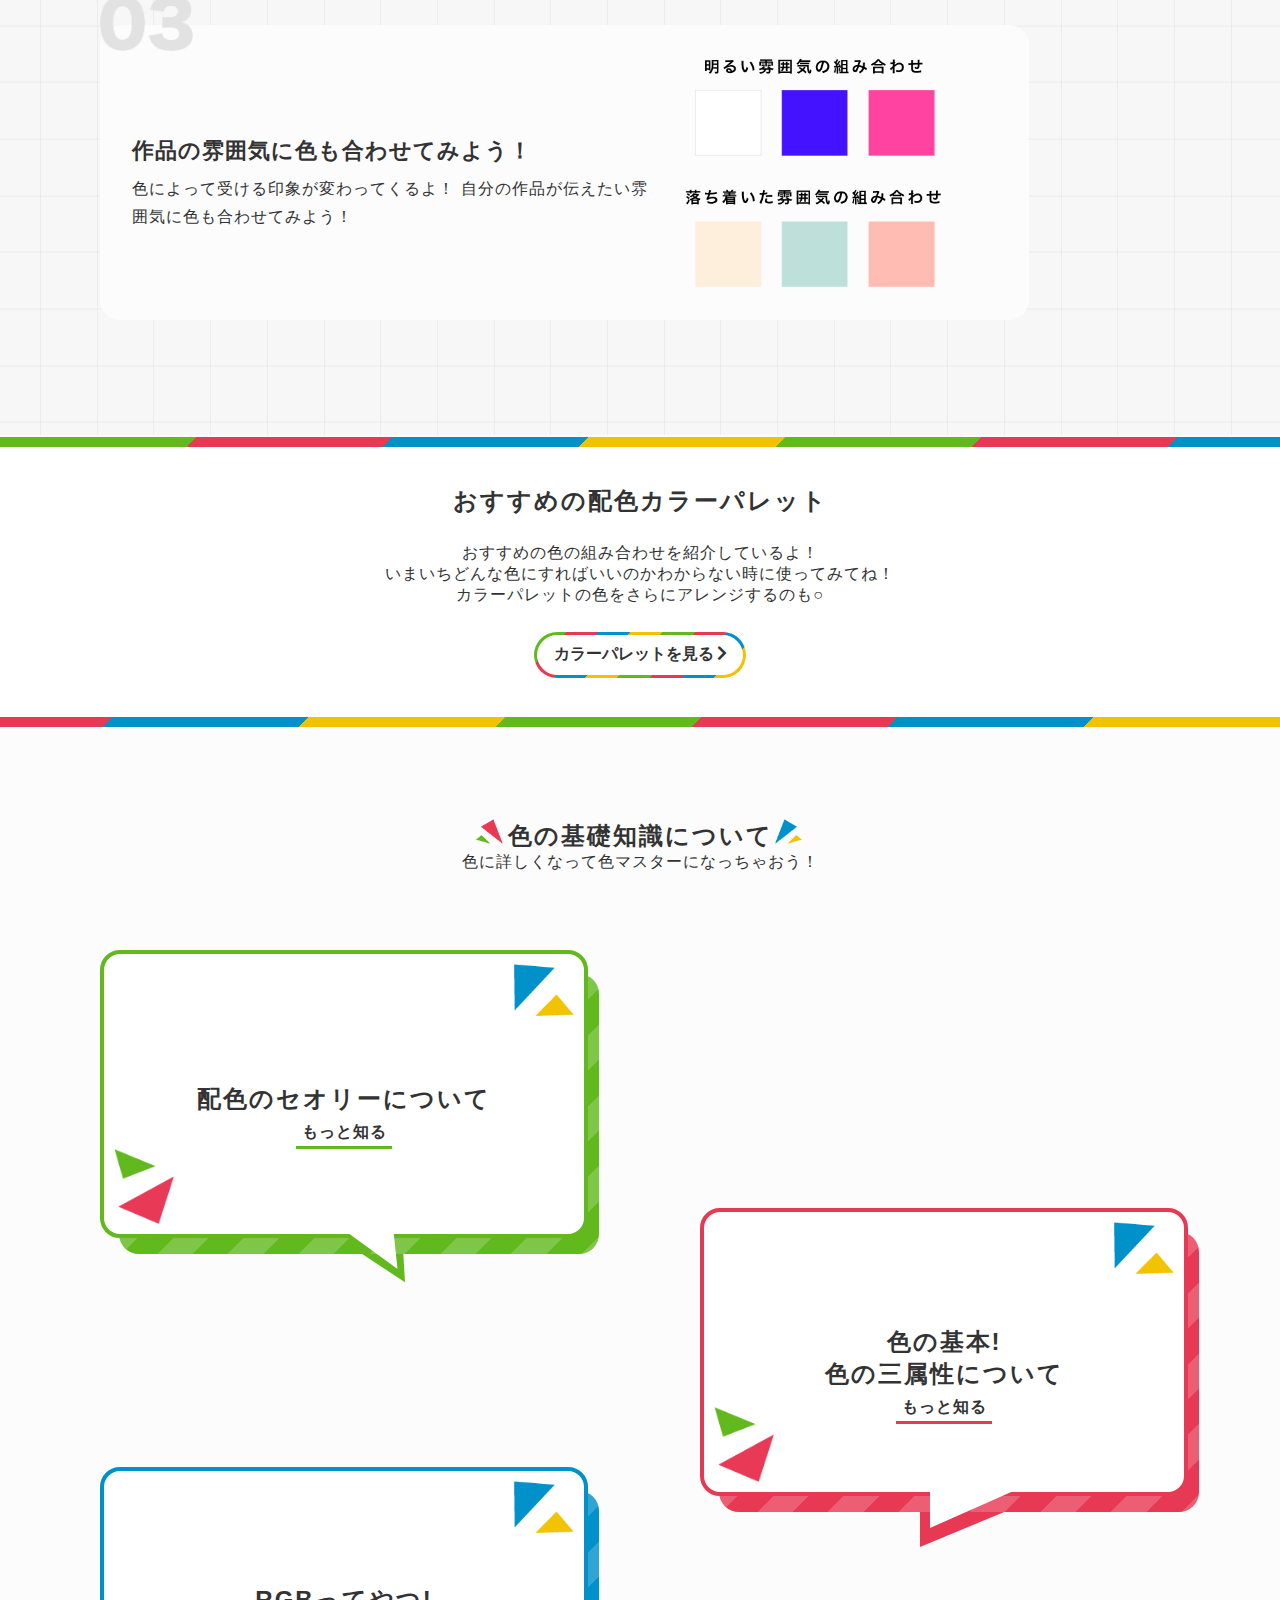
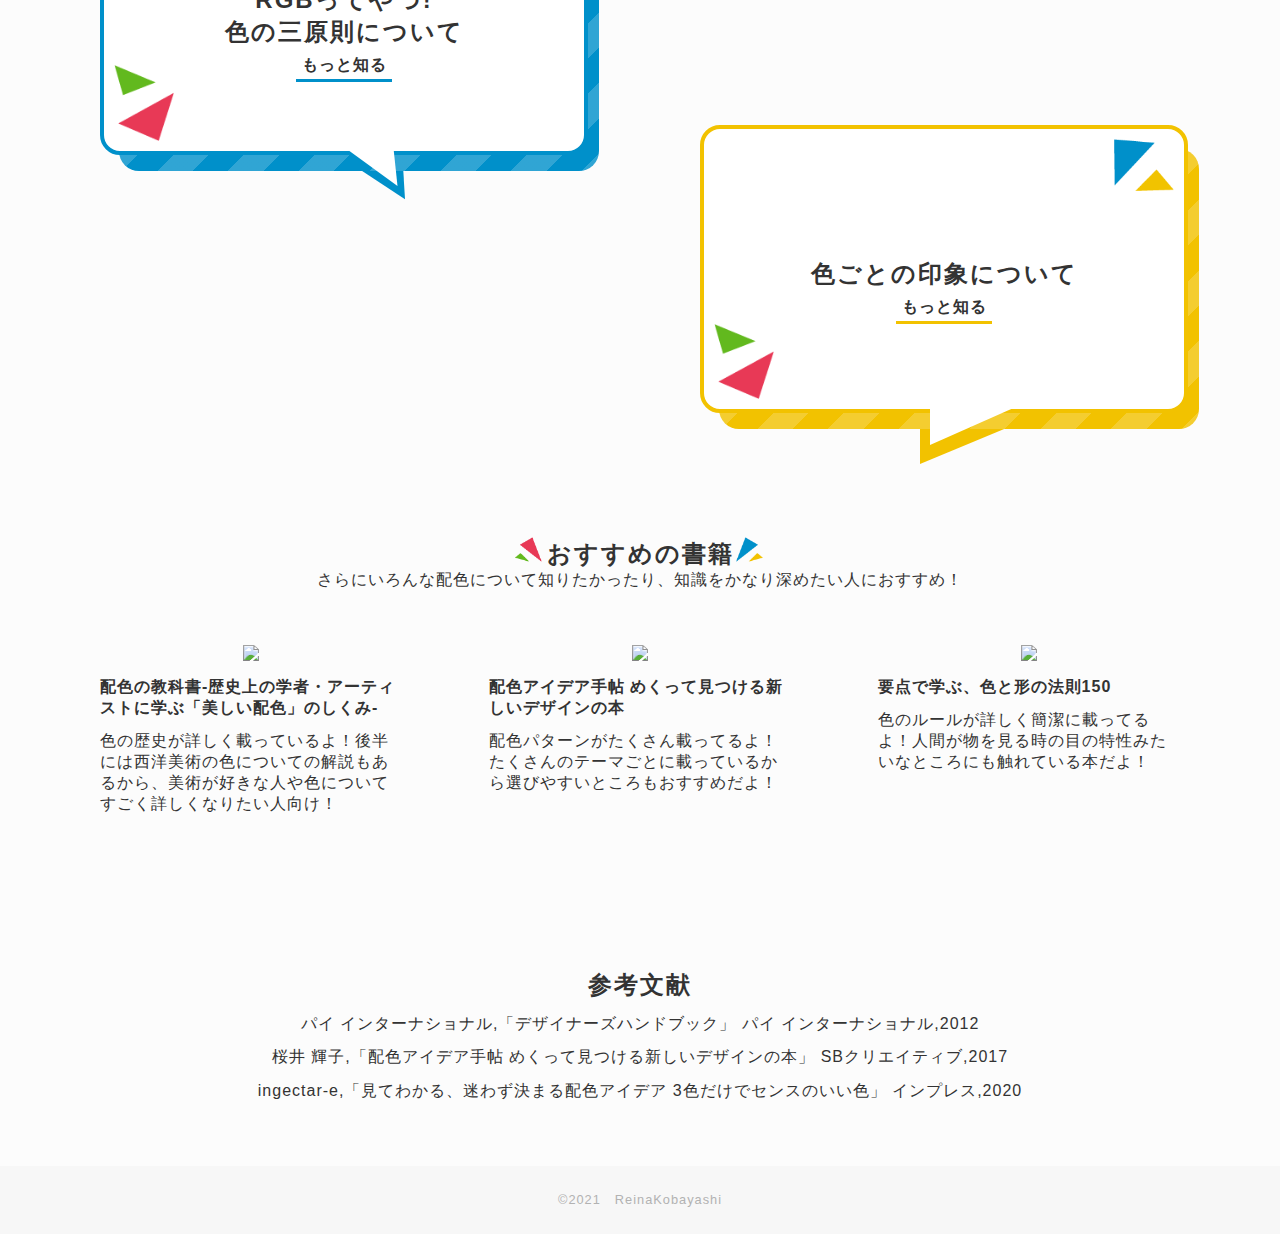
==== commit 09a1430d: "何となくhoverアニメーション" ====
--- a/index.html
+++ b/index.html
@@ -120,7 +120,7 @@
             <h2>おすすめの配色カラーパレット</h2>
             <p>おすすめの色の組み合わせを紹介しているよ！<br>いまいちどんな色にすればいいのかわからない時に使ってみてね！<br>カラーパレットの色をさらにアレンジするのも○</p>
             <div class="stripe">
-            <a href="#">カラーパレットを見る<i class="fas fa-chevron-right"></i></a>
+                <a href="#">カラーパレットを見る<i class="fas fa-chevron-right"></i></a>
             </div>
         </div>
         <span class="white"></span>
@@ -134,51 +134,59 @@
         </div>
 
         <div class="kiso_all">
-            <div class="sec3_kiso">
-                <a href="kiso1.html">
-                    <img class="kiso_deco1" src="img/headkiso1.png">
-                    <img class="kiso_deco2" src="img/headkiso2.png">
-                    <div class="kiso_text">
-                        <h2>配色のセオリーについて</h2>
-                        <p>もっと知る</p>
-                    </div>
-                </a>
-                <div class="kiso_back">
-                </div>
-                <div class="kiso_sankaku">
-                </div>
-            </div>
-
-            <div class="sec3_kiso sec3_kiso2 kiso_red">
-                <a href="kiso2.html">
-                    <img class="kiso_deco1" src="img/headkiso1.png">
-                    <img class="kiso_deco2" src="img/headkiso2.png">
-                    <div class="kiso_text">
-                        <h2>色の基本!<br>色の三属性について</h2>
-                        <p>もっと知る</p>
-                    </div>
-                </a>
-                <div class="kiso_back kiso_back_red">
-                </div>
-                <div class="kiso_sankaku kiso_sankaku2 sankaku_red">
-                </div>
-            </div>
-
-            <div class="sec3_kiso kiso_blue">
-                <a href="kiso3.html">
-                    <img class="kiso_deco1" src="img/headkiso1.png">
-                    <img class="kiso_deco2" src="img/headkiso2.png">
-                    <div class="kiso_text">
-                        <h2>RGBってやつ!<br>色の三原則について</h2>
-                        <p>もっと知る</p>
-                    </div>
-                </a>
-                <div class="kiso_back kiso_back_blue">
-                </div>
-                <div class="kiso_sankaku sankaku_blue">
-                </div>
-            </div>
-
+            <div class="kiso_rotate">
+                <div class="sec3_kiso">
+                    <a href="kiso1.html">
+                        <img class="kiso_deco1" src="img/headkiso1.png">
+                        <img class="kiso_deco2" src="img/headkiso2.png">
+                        <div class="kiso_text">
+                            <h2>配色のセオリーについて</h2>
+                            <p>もっと知る</p>
+                        </div>
+                    </a>
+                    <div class="kiso_back">
+                    </div>
+                    <div class="kiso_sankaku">
+                    </div>
+                </div>
+            </div>
+
+
+            <div class="kiso_rotate_gyaku">
+                <div class="sec3_kiso sec3_kiso2 kiso_red">
+                    <a href="kiso2.html">
+                        <img class="kiso_deco1" src="img/headkiso1.png">
+                        <img class="kiso_deco2" src="img/headkiso2.png">
+                        <div class="kiso_text">
+                            <h2>色の基本!<br>色の三属性について</h2>
+                            <p>もっと知る</p>
+                        </div>
+                    </a>
+                    <div class="kiso_back kiso_back_red">
+                    </div>
+                    <div class="kiso_sankaku kiso_sankaku2 sankaku_red">
+                    </div>
+                </div>
+            </div>
+
+            <div class="kiso_rotate">
+                <div class="sec3_kiso kiso_blue">
+                    <a href="kiso3.html">
+                        <img class="kiso_deco1" src="img/headkiso1.png">
+                        <img class="kiso_deco2" src="img/headkiso2.png">
+                        <div class="kiso_text">
+                            <h2>RGBってやつ!<br>色の三原則について</h2>
+                            <p>もっと知る</p>
+                        </div>
+                    </a>
+                    <div class="kiso_back kiso_back_blue">
+                    </div>
+                    <div class="kiso_sankaku sankaku_blue">
+                    </div>
+                </div>
+            </div>
+
+           <div class="kiso_rotate_gyaku">
             <div class="sec3_kiso sec3_kiso2 kiso_yellow">
                 <a href="kiso4.html">
                     <img class="kiso_deco1" src="img/headkiso1.png">
@@ -193,6 +201,7 @@
                 <div class="kiso_sankaku kiso_sankaku2 sankaku_yellow">
                 </div>
             </div>
+        </div>
         </div>
 
     </div>
@@ -234,4 +243,6 @@
         <!-- <a　target="_blank" href="https://docs.google.com/document/d/1VmCjKHGXIokBRoV8ZQXPOjoEQh5HziQGVKI1Da8z1mY/edit?usp=sharing">利用規約とプライバシーポリシー</a>-->
     </footer>
 
-</body></html>
+</body>
+
+</html>
--- a/css/style.css
+++ b/css/style.css
@@ -34,16 +34,15 @@
     display: flex;
     justify-content: space-between;
     padding: 10px 15px;
-    background-image:linear-gradient(
-      -45deg,
-      #F2C200 6.25%, #F2C200 12.5%,
-        #0090CA 12.5%, #0090CA 25%,
-      #E83954 25%, #E83954 37.5%,
-      #62B91E 37.5%, #62B91E 50%,
-      #F2C200 50%, #F2C200 62.5%,
-        #0090CA 62.5%, #0090CA 75%,
-      #E83954 75%, #E83954 87.5%,
-      #62B91E 87.5%, #62B91E 100%);
+    background-image: linear-gradient(-45deg,
+            #F2C200 6.25%, #F2C200 12.5%,
+            #0090CA 12.5%, #0090CA 25%,
+            #E83954 25%, #E83954 37.5%,
+            #62B91E 37.5%, #62B91E 50%,
+            #F2C200 50%, #F2C200 62.5%,
+            #0090CA 62.5%, #0090CA 75%,
+            #E83954 75%, #E83954 87.5%,
+            #62B91E 87.5%, #62B91E 100%);
     border-radius: 50px;
     position: relative;
     margin: 3% 0 10% 0;
@@ -62,16 +61,20 @@
 
 }
 
-li{
+.top_nav li {
     z-index: 3;
 }
 
+.top_nav a:hover {
+    font-size: 1.1rem;
+}
 
 a {
     text-decoration: none;
     color: #333;
     font-weight: 600;
     z-index: 3;
+    transition: 0.5s;
 }
 
 .header_title {}
@@ -132,4 +135,3 @@
     background-repeat: no-repeat;
     background-size: contain;
 }
-
--- a/css/sec2.css
+++ b/css/sec2.css
@@ -54,6 +54,11 @@
 .stripe a{
     display:block;
     z-index: 4;
+    transition: 0.5s;
+}
+
+.stripe a:hover{
+    font-size: 1.2rem;
 }
 
 .palette_text i {
--- a/css/sec3.css
+++ b/css/sec3.css
@@ -22,8 +22,24 @@
     margin: -2% 0 -2% 0;
 }
 
-.sec3_kiso2 {
-    margin: -2% 0 -2% auto;
+.kiso_rotate {
+    width: 480px;
+    height: 280px;
+}
+
+.kiso_rotate:hover {
+    transform: rotate(-5deg);
+}
+
+.kiso_rotate_gyaku{
+    width: 480px;
+    height: 280px;
+        margin: -2% 0 -2% auto;
+    
+}
+
+.kiso_rotate_gyaku:hover {
+    transform: rotate(5deg);
 }
 
 
@@ -93,7 +109,7 @@
 .sec3_kiso2:before,
 .sec3_kiso2:after {
     content: '';
-        transform: scale(-1, 1);
+    transform: scale(-1, 1);
 }
 
 .kiso_back {
@@ -125,8 +141,8 @@
     z-index: -5;
 }
 
-.kiso_sankaku2{
-            transform: scale(-1.2, 1);
+.kiso_sankaku2 {
+    transform: scale(-1.2, 1);
 }
 
 .kiso_red {
--- a/css/sec4.css
+++ b/css/sec4.css
@@ -7,7 +7,7 @@
 .sec4_book {
     margin: 5% 0;
     display: flex;
-    justify-content: space-around;
+    justify-content: space-between;
 }
 
 .book1 {
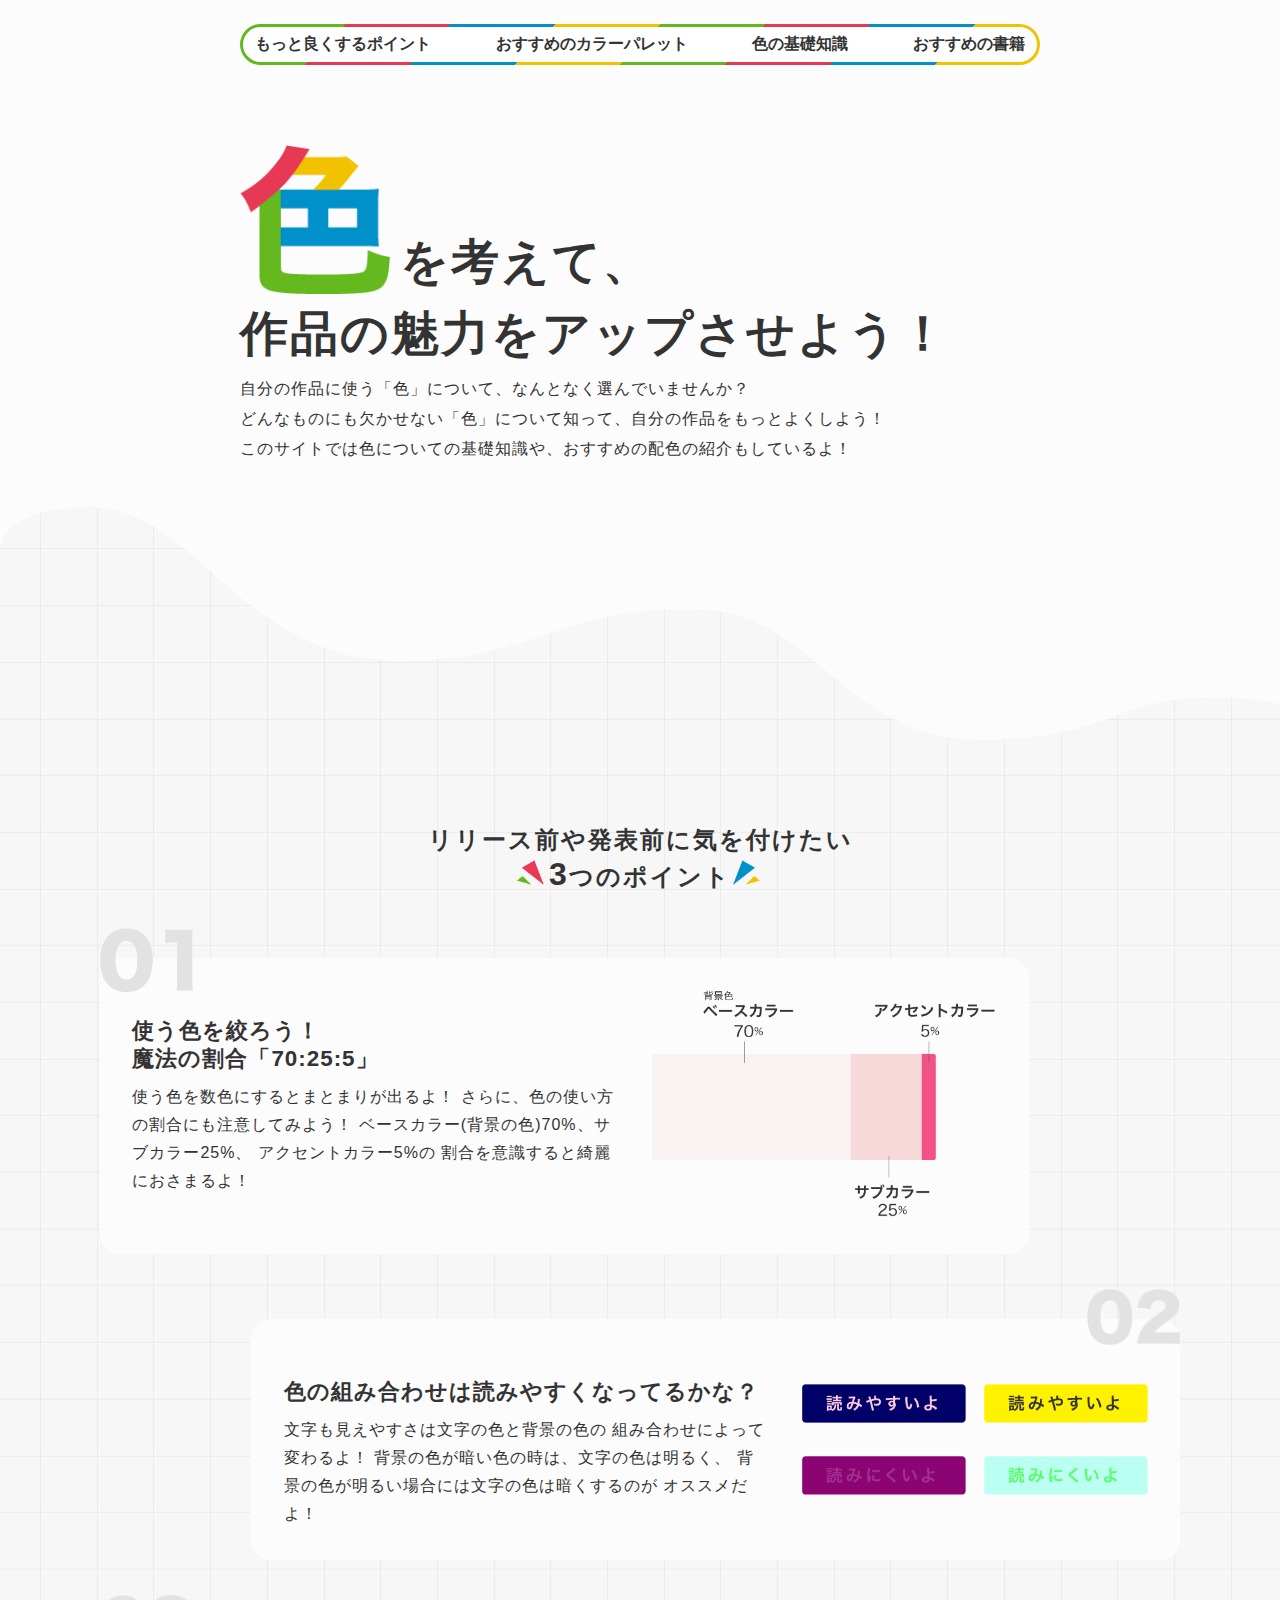
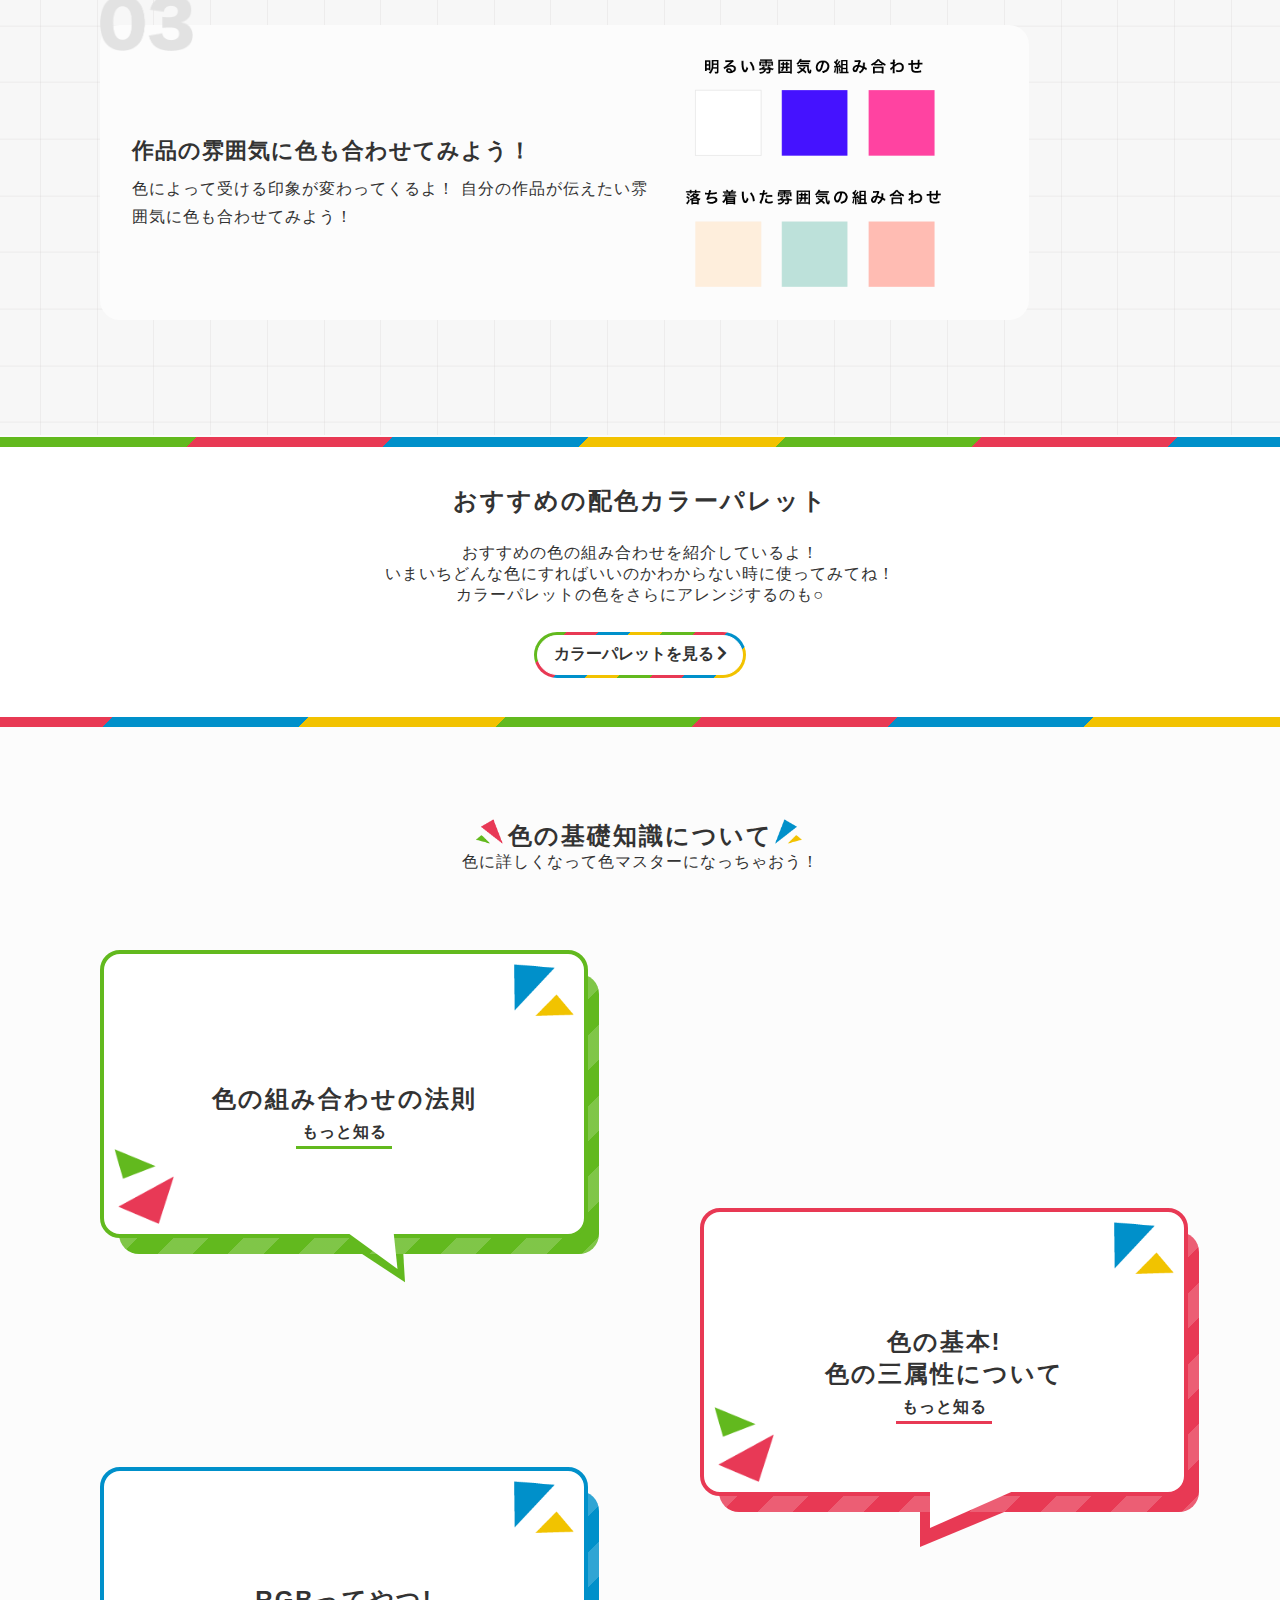
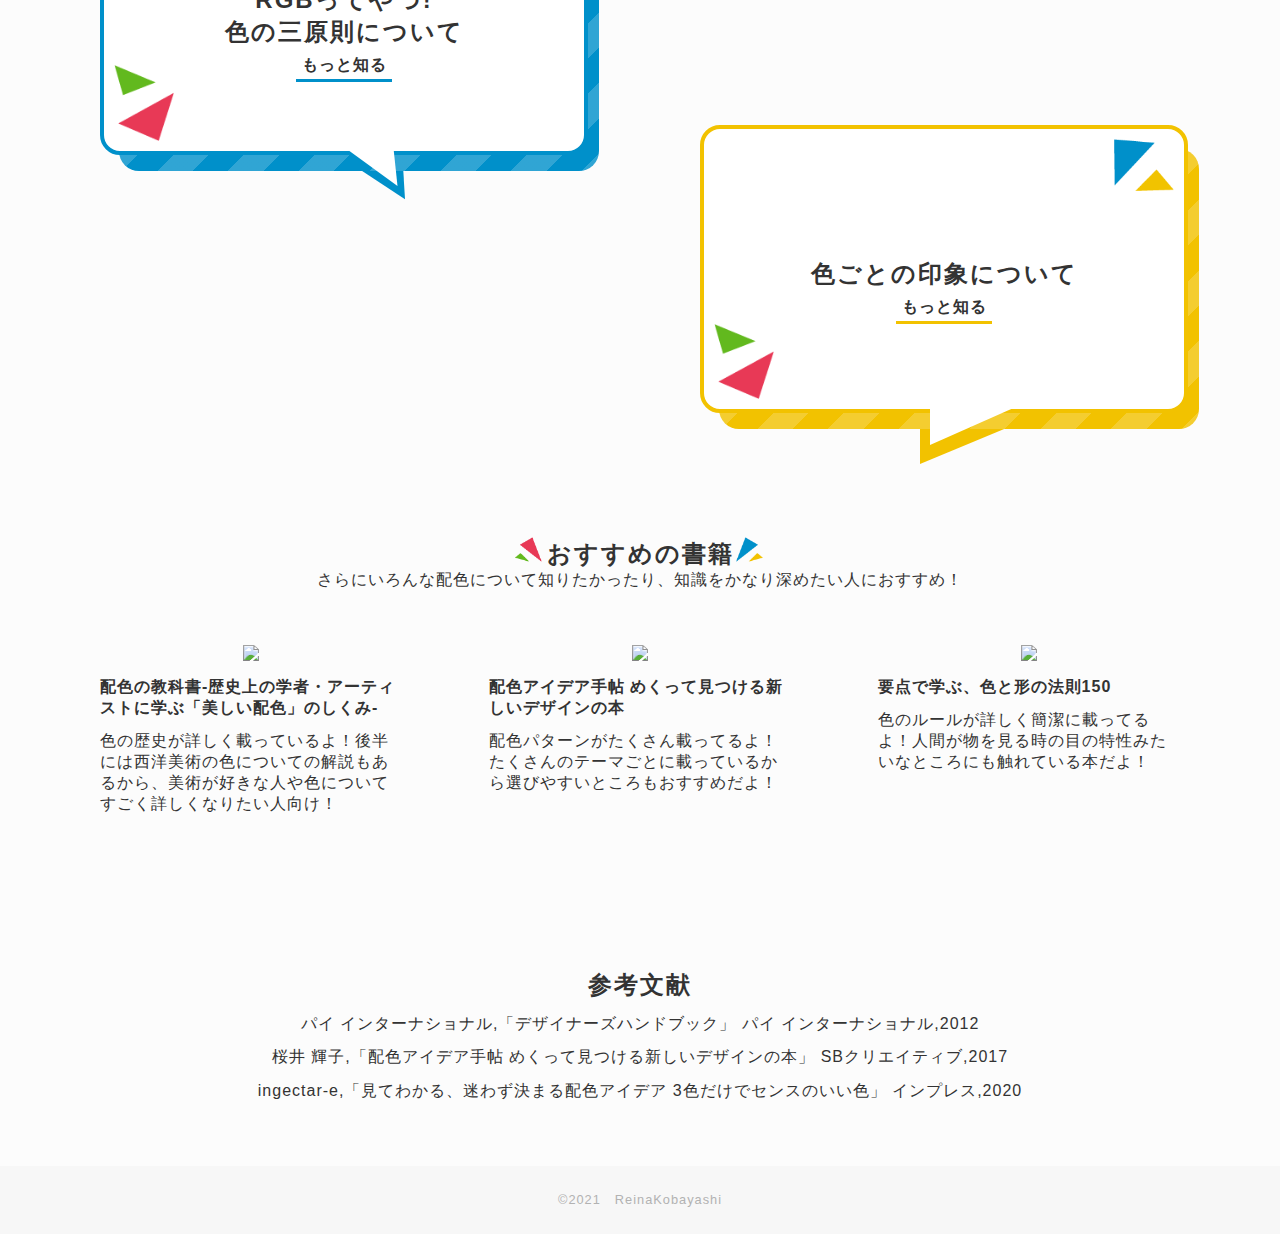
==== commit da3d8290: "フィードバック直し！" ====
--- a/index.html
+++ b/index.html
@@ -11,15 +11,16 @@
     <link rel="stylesheet" href="css/sec3.css">
     <link rel="stylesheet" href="css/sec4.css">
     <link rel="stylesheet" href="css/normalize.css">
+    <link rel="stylesheet" href="css/sp.css">
     <link href="https://use.fontawesome.com/releases/v5.6.1/css/all.css" rel="stylesheet">
 
     <!--    ファビコンの設定-->
-    <link rel="shortcut icon" href="">
+    <link rel="shortcut icon" href="img/favicon.ico">
 
     <!--ogpの設定-->
     <meta property="og:type" content="website">
     <meta property="og:title" content="色を考えて、作品の魅力をアップさせよう！">
-    <meta property="og:image" content="">
+    <meta property="og:image" content="https://dreamy-wiles-eb1a2b.netlify.app/img/ogp.png">
     <meta property="og:description" content="色についての紹介をしているWebサイトです。">
 
 </head>
@@ -120,7 +121,7 @@
             <h2>おすすめの配色カラーパレット</h2>
             <p>おすすめの色の組み合わせを紹介しているよ！<br>いまいちどんな色にすればいいのかわからない時に使ってみてね！<br>カラーパレットの色をさらにアレンジするのも○</p>
             <div class="stripe">
-                <a href="#">カラーパレットを見る<i class="fas fa-chevron-right"></i></a>
+                <a href="palette.html">カラーパレットを見る<i class="fas fa-chevron-right"></i></a>
             </div>
         </div>
         <span class="white"></span>
@@ -140,7 +141,7 @@
                         <img class="kiso_deco1" src="img/headkiso1.png">
                         <img class="kiso_deco2" src="img/headkiso2.png">
                         <div class="kiso_text">
-                            <h2>配色のセオリーについて</h2>
+                            <h2>色の組み合わせの法則</h2>
                             <p>もっと知る</p>
                         </div>
                     </a>
@@ -186,22 +187,22 @@
                 </div>
             </div>
 
-           <div class="kiso_rotate_gyaku">
-            <div class="sec3_kiso sec3_kiso2 kiso_yellow">
-                <a href="kiso4.html">
-                    <img class="kiso_deco1" src="img/headkiso1.png">
-                    <img class="kiso_deco2" src="img/headkiso2.png">
-                    <div class="kiso_text">
-                        <h2>色ごとの印象について</h2>
-                        <p>もっと知る</p>
-                    </div>
-                </a>
-                <div class="kiso_back kiso_back_yellow">
-                </div>
-                <div class="kiso_sankaku kiso_sankaku2 sankaku_yellow">
-                </div>
-            </div>
-        </div>
+            <div class="kiso_rotate_gyaku">
+                <div class="sec3_kiso sec3_kiso2 kiso_yellow">
+                    <a href="kiso4.html">
+                        <img class="kiso_deco1" src="img/headkiso1.png">
+                        <img class="kiso_deco2" src="img/headkiso2.png">
+                        <div class="kiso_text">
+                            <h2>色ごとの印象について</h2>
+                            <p>もっと知る</p>
+                        </div>
+                    </a>
+                    <div class="kiso_back kiso_back_yellow">
+                    </div>
+                    <div class="kiso_sankaku kiso_sankaku2 sankaku_yellow">
+                    </div>
+                </div>
+            </div>
         </div>
 
     </div>
@@ -243,6 +244,4 @@
         <!-- <a　target="_blank" href="https://docs.google.com/document/d/1VmCjKHGXIokBRoV8ZQXPOjoEQh5HziQGVKI1Da8z1mY/edit?usp=sharing">利用規約とプライバシーポリシー</a>-->
     </footer>
 
-</body>
-
-</html>
+</body></html>
--- a/css/style.css
+++ b/css/style.css
@@ -1,3 +1,4 @@
+
 html {
     font-size: 16px;
 }
--- a/css/sec4.css
+++ b/css/sec4.css
@@ -12,6 +12,10 @@
 
 .book1 {
     width: 28%;
+}
+
+.book1 a:hover{
+    opacity: 0.5;
 }
 
 .book_title {
--- a/css/sp.css
+++ b/css/sp.css
@@ -0,0 +1,211 @@
+@media screen and (max-width:479px) {
+
+
+    html {
+        font-size: 14px;
+    }
+
+    body {}
+
+    header {
+        width: 100vw;
+        height: 80vh;
+    }
+
+    p {
+        letter-spacing: 0.5px;
+    }
+
+    header nav {
+        display: none;
+    }
+
+    .title1 img {
+        width: 30%;
+        height: auto;
+    }
+
+    .header_title {
+        padding: 30% 5%;
+    }
+
+    .header_title h1 {
+        font-size: 2rem;
+    }
+
+    .yohaku {
+        padding: 0 0;
+        width: 100%;
+        margin: 0 auto;
+    }
+
+
+    .sec1_point {
+        padding: 10% 3% 0% 3%;
+        width: 85%;
+        margin: 20% auto;
+
+    }
+
+    .point_con {
+        display: inline-block;
+        text-align: center;
+        margin: 0 auto;
+    }
+
+    .point_text {
+        text-align: left;
+    }
+
+    .point_text {
+        width: 100%;
+        padding: 0;
+    }
+
+    .point_img {
+        width: 100%;
+        margin: 5% 0;
+    }
+
+    .number {
+        width: 30%;
+    }
+
+    .sec2 {
+        margin-top: 5%;
+        padding: 10% 3%;
+    }
+
+    .palette_text p {
+        text-align: left;
+    }
+
+    .stripe {
+        padding: 5% 10.5%;
+    }
+
+    .sec3 {
+        margin-top: 25%;
+    }
+    
+    .kiso_text p{
+        width: 30%;
+    }
+
+    .kiso_all {
+        width: 100%;
+        margin: 0 auto;
+    }
+
+    .kiso_rotate {
+        width: 95%;
+        margin: 20% auto;
+        padding: 2% 0;
+    }
+
+    .kiso_rotate_gyaku {
+        width: 95%;
+        margin: 20% auto;
+    }
+
+    .sec3_kiso {
+        width: 90%;
+        margin: 0 auto;
+    }
+
+    .kiso_back {
+        width: 100%;
+        margin: 0 auto;
+        right: 0px;
+    }
+
+    .sec4 {
+        margin-top: 30%;
+    }
+
+    .sec4_book {
+        display: inline-block;
+        text-align: center;
+    }
+
+    .book1 {
+        width: 90%;
+        padding: 0 5%;
+        margin: 10% 0;
+    }
+
+    .sec5 {
+        padding: 0 5%;
+        margin-bottom: 10%;
+    }
+
+    .sec5 p {
+        text-align: left;
+    }
+
+    .back .stripe {
+        padding: 3%;
+        margin: 5% 3%;
+    }
+
+    .kiji_head {
+        padding-top: 10%;
+    }
+
+    .palette_all {
+        display: inline-block;
+        padding: 0;
+    }
+
+    .palette {
+        width: 90%;
+        margin: 10% auto;
+        padding-top: 8%;
+        padding-bottom: 8%;
+    }
+
+    .kiji_all {
+        width: 90%;
+        margin: 0 auto;
+    }
+
+    .kiji {
+        display: inline-block;
+    }
+
+    .kiji_text {
+        width: 100%;
+        margin: 0 auto;
+        padding: 0;
+    }
+
+    .kiji_img {
+        text-align: center;
+        width: 90%;
+        margin: 10% auto;
+    }
+
+    .other_all {
+        display: inline-block;
+        width: 90%;
+    }
+    
+    .other_child {
+    width: auto;
+    height: 200px;
+}
+
+
+
+.other_back {
+    width: 100%;
+    height: 200px;
+    right: 0;
+
+}
+    
+    .other_rotate{
+        margin: 0 0 20% 0;
+    }
+
+}
